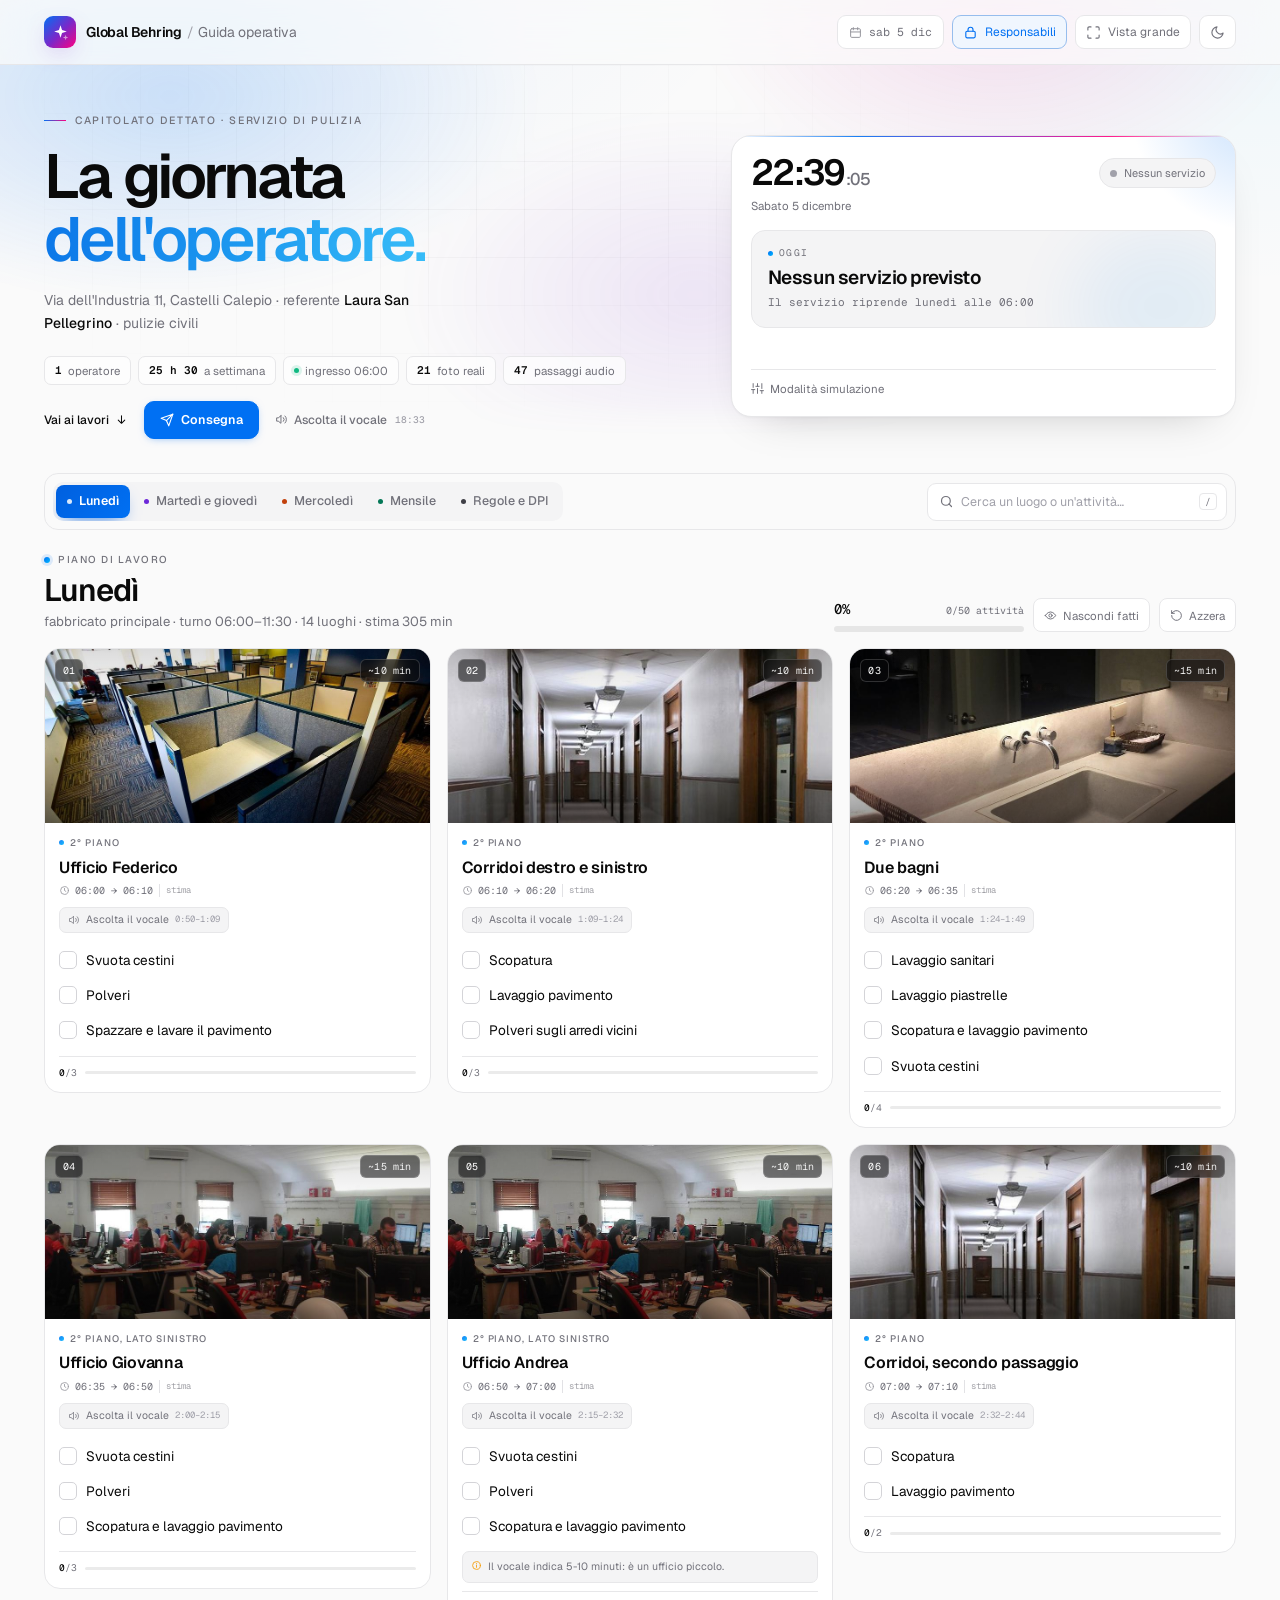
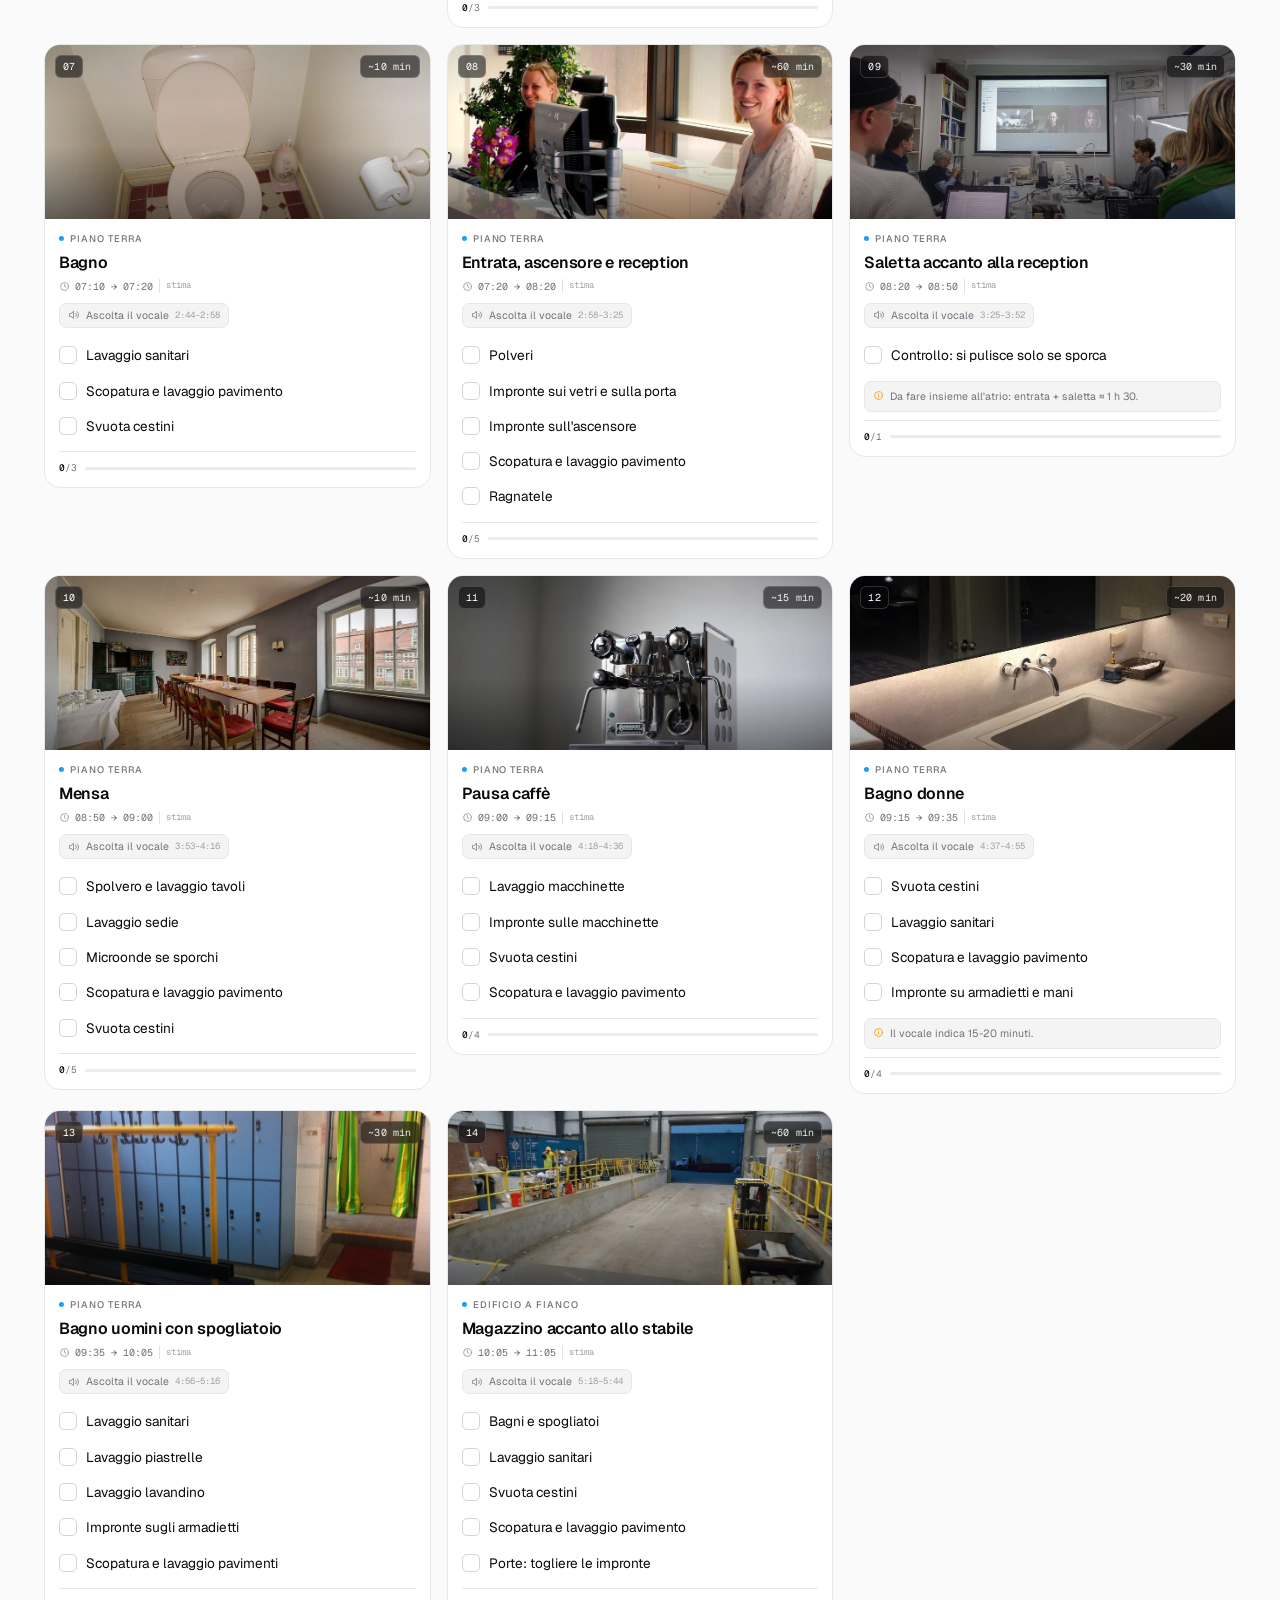
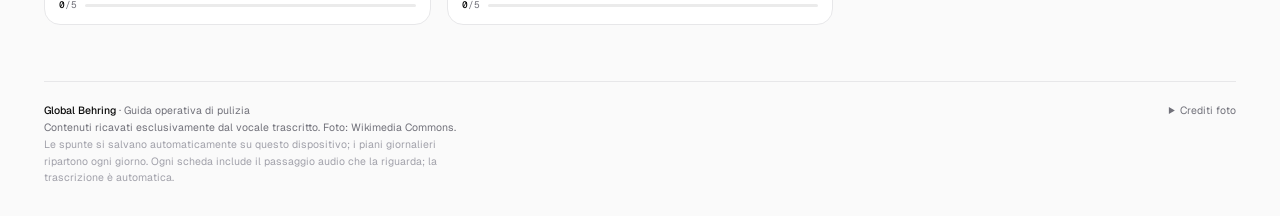
==== index.html @ df6a6ca2 "Unifica guida dipendente e area responsabili con elaborazione AI" ====
<!DOCTYPE html>
<html lang="it">
<head>
<meta charset="utf-8">
<meta name="viewport" content="width=device-width, initial-scale=1">
<meta name="color-scheme" content="light dark">
<meta name="theme-color" content="#fafafa">
<title>Global Behring · Guida operativa di pulizia</title>
<script>
  (function () {
    try {
      var saved = localStorage.getItem('gb-theme');
      var theme = saved || 'light';
      document.documentElement.setAttribute('data-theme', theme);
    } catch (e) {}
  })();
</script>
<link rel="preconnect" href="https://fonts.googleapis.com">
<link rel="preconnect" href="https://fonts.gstatic.com" crossorigin>
<link href="https://fonts.googleapis.com/css2?family=Geist:wght@400;500;600;700&family=Geist+Mono:wght@400;500&display=swap" rel="stylesheet">
<style>
  :root{
    color-scheme: light;
    --bg:#fafafa;
    --bg-soft:#f4f4f5;
    --card:#ffffff;
    --fg:#0a0a0a;
    --muted:#71717a;
    --muted-2:#a1a1aa;
    --border:#e7e7e9;
    --border-strong:#d4d4d8;
    --hover:#f4f4f5;
    --seg:#f4f4f5;
    --glass:rgba(250,250,250,.78);
    --shadow:0 1px 2px rgba(0,0,0,.03), 0 18px 45px -28px rgba(0,0,0,.28);
    --grid-line:rgba(0,0,0,.045);
    --accent:#0070f3;
    --accent-2:#00b8ff;
    --green:#10b981;
    --red:#ef4444;
    --amber:#f59e0b;
    --radius:16px;
  }
  html[data-theme="dark"]{
    color-scheme: dark;
    --bg:#000000;
    --bg-soft:#0a0a0b;
    --card:#0b0b0c;
    --fg:#ededed;
    --muted:#a1a1aa;
    --muted-2:#71717a;
    --border:#232326;
    --border-strong:#3f3f46;
    --hover:#151517;
    --seg:#111113;
    --glass:rgba(0,0,0,.72);
    --shadow:0 1px 2px rgba(0,0,0,.45), 0 24px 60px -38px rgba(0,0,0,.95);
    --grid-line:rgba(255,255,255,.05);
    --green:#34d399;
    --red:#f87171;
    --amber:#fbbf24;
  }
  body[data-active="lun"]{--accent:#0070f3;--accent-2:#00b8ff}
  body[data-active="mar"]{--accent:#7c3aed;--accent-2:#ec4899}
  body[data-active="mer"]{--accent:#f97316;--accent-2:#ef4444}
  body[data-active="mes"]{--accent:#059669;--accent-2:#22c55e}
  body[data-active="reg"]{--accent:#6b7280;--accent-2:#9ca3af}
  html[data-theme="dark"] body[data-active="lun"]{--accent:#3291ff;--accent-2:#00c2ff}
  html[data-theme="dark"] body[data-active="mar"]{--accent:#a78bfa;--accent-2:#f472b6}
  html[data-theme="dark"] body[data-active="mer"]{--accent:#fb923c;--accent-2:#fb7185}
  html[data-theme="dark"] body[data-active="mes"]{--accent:#34d399;--accent-2:#84cc16}
  html[data-theme="dark"] body[data-active="reg"]{--accent:#94a3b8;--accent-2:#cbd5e1}

  *,*::before,*::after{box-sizing:border-box}
  html{scroll-behavior:smooth}
  [hidden]{display:none !important}
  body{
    overflow-x:hidden;
    margin:0;
    min-height:100vh;
    font-family:"Geist",ui-sans-serif,system-ui,-apple-system,"Segoe UI",Roboto,Helvetica,Arial,sans-serif;
    font-size:15px;
    line-height:1.5;
    color:var(--fg);
    background:
      radial-gradient(1100px 620px at 6% -12%, color-mix(in srgb, var(--accent) 8%, transparent), transparent 65%),
      radial-gradient(900px 520px at 98% -4%, color-mix(in srgb, var(--accent-2) 6%, transparent), transparent 62%),
      var(--bg);
    background-attachment:fixed;
    -webkit-font-smoothing:antialiased;
    text-rendering:optimizeLegibility;
  }
  img{display:block;max-width:100%}
  button,input{font:inherit;color:inherit}
  button{cursor:pointer}
  a{color:inherit}
  h1,h2,h3,p{margin-top:0}
  ::selection{background:color-mix(in srgb, var(--accent) 28%, transparent)}
  :focus-visible{outline:2px solid var(--accent);outline-offset:2px}
  .shell{width:100%;max-width:1240px;margin:0 auto;padding-left:24px;padding-right:24px}
  .mono{font-family:"Geist Mono",ui-monospace,SFMono-Regular,Menlo,Consolas,monospace}

  /* ---------- top bar ---------- */
  .topbar{position:sticky;top:0;z-index:60;background:var(--glass);backdrop-filter:blur(18px) saturate(180%);-webkit-backdrop-filter:blur(18px) saturate(180%);border-bottom:1px solid var(--border)}
  .topbar-in{height:64px;display:flex;align-items:center;justify-content:space-between;gap:16px}
  .brand{display:flex;align-items:center;gap:10px;min-width:0;text-decoration:none}
  .logo{width:32px;height:32px;border-radius:9px;display:grid;place-items:center;flex:none;color:#fff;background:linear-gradient(135deg,#0070f3 0%,#7928ca 52%,#ff0080 100%);box-shadow:0 8px 24px -10px rgba(121,40,202,.75)}
  .logo svg{width:17px;height:17px}
  .brand-name{font-size:14px;font-weight:600;letter-spacing:-.015em;white-space:nowrap;overflow:hidden;text-overflow:ellipsis}
  .brand-sep{color:var(--muted-2);font-weight:400;margin:0 2px}
  .brand-sub{color:var(--muted);font-weight:400}
  .top-actions{display:flex;align-items:center;gap:8px;flex:none}
  .today-pill{display:inline-flex;align-items:center;gap:7px;height:34px;padding:0 11px;border:1px solid var(--border);border-radius:9px;background:var(--card);color:var(--muted);font-size:11.5px;font-family:"Geist Mono",ui-monospace,monospace;white-space:nowrap}
  .today-pill svg{width:13px;height:13px;opacity:.75}
  .icon-btn{display:inline-flex;align-items:center;justify-content:center;gap:7px;height:34px;padding:0 10px;border:1px solid var(--border);border-radius:9px;background:var(--card);color:var(--muted);font-size:12px;transition:background .16s,color .16s,border-color .16s}
  .icon-btn:hover{color:var(--fg);border-color:var(--border-strong);background:var(--hover)}
  .icon-btn svg{width:15px;height:15px;flex:none}
  .icon-btn[aria-pressed="true"]{color:var(--fg);border-color:color-mix(in srgb, var(--accent) 45%, var(--border));background:color-mix(in srgb, var(--accent) 8%, var(--card))}
  .i-sun{display:none}
  html[data-theme="dark"] .i-sun{display:block}
  html[data-theme="dark"] .i-moon{display:none}
  .skip{position:fixed;left:12px;top:-60px;z-index:200;background:var(--fg);color:var(--bg);padding:8px 12px;border-radius:8px;font-size:13px;transition:top .15s}
  .skip:focus{top:12px}

  /* ---------- hero ---------- */
  .hero{position:relative;display:grid;grid-template-columns:minmax(0,1.12fr) minmax(350px,.88fr);align-items:center;gap:44px;padding:48px 0 34px;isolation:isolate}
  .hero::before{content:"";position:absolute;z-index:-2;inset:-80px -8% auto -8%;height:430px;background:
    radial-gradient(540px 300px at 16% 26%, rgba(0,112,243,.16), transparent 68%),
    radial-gradient(460px 280px at 76% 6%, rgba(255,0,128,.11), transparent 66%),
    radial-gradient(420px 260px at 54% 72%, rgba(121,40,202,.10), transparent 70%);
    filter:blur(12px);pointer-events:none}
  .hero::after{content:"";position:absolute;z-index:-1;inset:0;background-image:linear-gradient(var(--grid-line) 1px, transparent 1px),linear-gradient(90deg, var(--grid-line) 1px, transparent 1px);background-size:48px 48px;mask-image:radial-gradient(64% 78% at 34% 32%, #000 10%, transparent 76%);-webkit-mask-image:radial-gradient(64% 78% at 34% 32%, #000 10%, transparent 76%);pointer-events:none;opacity:.8}
  .kicker{display:flex;align-items:center;gap:9px;margin-bottom:16px;color:var(--muted);font-size:10.5px;letter-spacing:.16em;text-transform:uppercase;font-weight:500}
  .kicker::before{content:"";width:22px;height:1px;background:linear-gradient(90deg,#0070f3,#ff0080);flex:none}
  h1{font-size:clamp(38px,5.2vw,62px);line-height:1.02;letter-spacing:-.045em;font-weight:600;margin:0 0 18px}
  .grad{background:linear-gradient(100deg,#0b76e8 0%,#1e9bf0 55%,#38bdf8 100%);-webkit-background-clip:text;background-clip:text;color:transparent}
  .lede{max-width:46ch;margin:0 0 22px;color:var(--muted);font-size:14px;line-height:1.6}
  .lede strong{color:var(--fg);font-weight:500}
  .hero-actions{display:flex;align-items:center;gap:16px;flex-wrap:wrap}
  .badges{display:flex;gap:7px;flex-wrap:wrap}
  .jump-link{display:inline-flex;align-items:center;gap:6px;padding:4px 0;border-bottom:1px solid transparent;color:var(--fg);font-size:12px;font-weight:500;text-decoration:none;transition:border-color .16s,color .16s;white-space:nowrap}
  .jump-link:hover{border-color:var(--fg)}
  .jump-link svg{width:13px;height:13px;flex:none}
  .badge{display:inline-flex;align-items:center;gap:6px;padding:5px 10px;border:1px solid var(--border);border-radius:7px;background:color-mix(in srgb, var(--card) 70%, transparent);color:var(--muted);font-size:11.5px;white-space:nowrap}
  .badge b{color:var(--fg);font-weight:600;font-family:"Geist Mono",ui-monospace,monospace;font-size:11px}
  .badge .bdot{width:5px;height:5px;border-radius:50%;background:var(--green);box-shadow:0 0 0 3px color-mix(in srgb, var(--green) 14%, transparent)}

  /* ---------- dashboard ---------- */
  .dash{position:relative;overflow:hidden;border:1px solid var(--border);border-radius:20px;background:var(--card);padding:19px;box-shadow:var(--shadow)}
  .dash::before{content:"";position:absolute;left:0;right:0;top:0;height:1px;background:linear-gradient(90deg,transparent,#0070f3,#7928ca,#ff0080,transparent);opacity:.9}
  .dash::after{content:"";position:absolute;width:260px;height:260px;right:-150px;top:-160px;border-radius:50%;background:radial-gradient(circle, color-mix(in srgb, var(--accent) 22%, transparent), transparent 68%);pointer-events:none}
  .dash > *{position:relative;z-index:1}
  .dash-head{display:flex;justify-content:space-between;align-items:flex-start;gap:14px}
  .clock{font-size:36px;line-height:1;font-weight:600;letter-spacing:-.045em;font-variant-numeric:tabular-nums;white-space:nowrap}
  .clock small{font-size:17px;letter-spacing:-.02em;color:var(--muted);font-weight:500;margin-left:1px}
  .date{color:var(--muted);font-size:11.5px;margin-top:6px}
  .date::first-letter{text-transform:uppercase}
  .live-badge{display:inline-flex;align-items:center;gap:7px;flex:none;padding:6px 10px;border:1px solid var(--border);border-radius:999px;background:var(--bg-soft);color:var(--muted);font-size:11px;white-space:nowrap;margin-top:3px}
  .live-badge .dot{width:7px;height:7px;border-radius:50%;background:var(--muted-2);flex:none}
  .live-badge.on .dot{background:var(--green);animation:pulse 2s infinite}
  .live-badge.sim{border-color:color-mix(in srgb, var(--accent) 42%, var(--border));color:var(--fg);background:color-mix(in srgb, var(--accent) 7%, var(--card))}
  .live-badge.sim .dot{background:var(--accent)}
  @keyframes pulse{0%{box-shadow:0 0 0 0 rgba(52,211,153,.55)}70%{box-shadow:0 0 0 8px rgba(52,211,153,0)}100%{box-shadow:0 0 0 0 rgba(52,211,153,0)}}
  .now-box{position:relative;overflow:hidden;margin-top:16px;padding:15px 16px;border-radius:14px;background:#09090b;border:1px solid rgba(255,255,255,.09);color:#fff;min-height:98px}
  .now-box::after{content:"";position:absolute;right:-36px;bottom:-54px;width:180px;height:150px;border-radius:50%;background:linear-gradient(135deg,var(--accent),var(--accent-2));opacity:.24;filter:blur(34px);pointer-events:none}
  .now-box > *{position:relative;z-index:1}
  .now-box.idle{background:var(--bg-soft);border-color:var(--border);color:var(--fg)}
  .now-box.idle .now-label,.now-box.idle .now-meta{color:var(--muted)}
  .now-box.idle::after{opacity:.07}
  .now-label{display:flex;align-items:center;gap:6px;font-family:"Geist Mono",ui-monospace,monospace;font-size:9.5px;letter-spacing:.15em;text-transform:uppercase;color:#a1a1aa}
  .now-label::before{content:"";width:5px;height:5px;border-radius:50%;background:linear-gradient(135deg,var(--accent),var(--accent-2));flex:none}
  .now-title{font-size:19px;font-weight:600;letter-spacing:-.025em;line-height:1.2;margin:7px 0 5px;overflow-wrap:anywhere}
  .now-meta{font-family:"Geist Mono",ui-monospace,monospace;font-size:11px;line-height:1.45;color:#a1a1aa;overflow-wrap:anywhere}
  .next-line{display:flex;align-items:center;gap:6px;margin-top:12px;color:var(--muted);font-size:11.5px;min-height:17px}
  .next-line svg{width:12px;height:12px;flex:none;opacity:.7}
  .next-line b{font-weight:500;color:var(--fg)}
  .sim{margin-top:12px;border-top:1px solid var(--border);padding-top:10px}
  .sim summary{display:flex;align-items:center;gap:6px;width:max-content;max-width:100%;color:var(--muted);font-size:11.5px;cursor:pointer;list-style:none;user-select:none}
  .sim summary::-webkit-details-marker{display:none}
  .sim summary:hover{color:var(--fg)}
  .sim summary svg{width:13px;height:13px}
  .sim[open] summary{color:var(--fg)}
  .sim-body{display:flex;align-items:center;gap:10px;flex-wrap:wrap;padding-top:11px}
  .switch{display:inline-flex;align-items:center;gap:7px;font-size:11.5px;color:var(--muted);cursor:pointer;user-select:none}
  .switch input{position:absolute;opacity:0;width:1px;height:1px}
  .switch-ui{position:relative;width:32px;height:18px;border-radius:999px;background:var(--border-strong);transition:background .18s;flex:none}
  .switch-ui::after{content:"";position:absolute;left:2px;top:2px;width:14px;height:14px;border-radius:50%;background:#fff;box-shadow:0 1px 3px rgba(0,0,0,.25);transition:transform .18s}
  .switch input:checked + .switch-ui{background:linear-gradient(135deg,var(--accent),var(--accent-2))}
  .switch input:checked + .switch-ui::after{transform:translateX(14px)}
  .switch input:focus-visible + .switch-ui{outline:2px solid var(--accent);outline-offset:2px}
  .sim input[type=range]{appearance:none;-webkit-appearance:none;flex:1;min-width:110px;height:4px;border-radius:99px;background:var(--border);accent-color:var(--accent);cursor:pointer}
  .sim input[type=range]:disabled{opacity:.38;cursor:not-allowed}
  .sim input[type=range]::-webkit-slider-thumb{appearance:none;-webkit-appearance:none;width:14px;height:14px;border-radius:50%;background:var(--card);border:2px solid var(--accent);box-shadow:0 1px 4px rgba(0,0,0,.2)}
  .sim input[type=range]::-moz-range-thumb{width:12px;height:12px;border-radius:50%;background:var(--card);border:2px solid var(--accent)}
  .sim-time{font-family:"Geist Mono",ui-monospace,monospace;font-size:11px;color:var(--fg);min-width:42px;text-align:right;font-variant-numeric:tabular-nums}

  /* ---------- toolbar ---------- */
  .toolbar{position:sticky;top:64px;z-index:50;display:flex;align-items:center;justify-content:space-between;gap:12px;padding:8px;margin-bottom:8px;border:1px solid var(--border);border-radius:14px;background:var(--glass);backdrop-filter:blur(18px) saturate(180%);-webkit-backdrop-filter:blur(18px) saturate(180%);box-shadow:0 16px 40px -34px rgba(0,0,0,.5)}
  .tabs{display:flex;align-items:center;gap:3px;padding:3px;border-radius:10px;background:var(--seg);min-width:0;max-width:100%;overflow-x:auto;scrollbar-width:none}
  .tabs::-webkit-scrollbar{display:none}
  .tab{appearance:none;border:0;background:transparent;color:var(--muted);display:inline-flex;align-items:center;gap:7px;padding:7px 11px;border-radius:8px;font-size:12.5px;font-weight:500;white-space:nowrap;transition:background .16s,color .16s,box-shadow .2s}
  .tab:hover{color:var(--fg);background:color-mix(in srgb, var(--fg) 5%, transparent)}
  .tab .tab-dot{width:5px;height:5px;border-radius:50%;background:var(--ta);flex:none;transition:background .16s}
  .tab .short{display:none}
  .tab[aria-selected="true"]{background:linear-gradient(135deg,var(--ta),var(--tb));color:#fff;font-weight:600;box-shadow:0 7px 18px -9px var(--ta)}
  .tab[aria-selected="true"] .tab-dot{background:rgba(255,255,255,.85)}
  .search{position:relative;display:flex;align-items:center;gap:7px;flex:0 1 300px;min-width:220px;height:38px;padding:0 9px 0 11px;border:1px solid var(--border);border-radius:9px;background:var(--card);transition:border-color .16s,box-shadow .16s}
  .search:focus-within{border-color:var(--accent);box-shadow:0 0 0 3px color-mix(in srgb, var(--accent) 14%, transparent)}
  .search > svg{width:15px;height:15px;color:var(--muted);flex:none}
  .search input{flex:1;min-width:0;border:0;outline:0;background:transparent;font-size:12.5px;padding:0;height:100%}
  .search input::placeholder{color:var(--muted-2)}
  .search kbd{font-family:"Geist Mono",ui-monospace,monospace;font-size:9.5px;line-height:1;color:var(--muted);border:1px solid var(--border);border-radius:4px;padding:3px 5px;flex:none}
  .search-count{font-family:"Geist Mono",ui-monospace,monospace;font-size:10px;color:var(--muted);border:1px solid var(--border);border-radius:4px;padding:2px 5px;flex:none}
  .search-clear{display:grid;place-items:center;width:20px;height:20px;padding:0;border:0;border-radius:5px;background:transparent;color:var(--muted);flex:none}
  .search-clear:hover{background:var(--hover);color:var(--fg)}
  .search-clear svg{width:12px;height:12px}
  .toolbar.search-off .search{display:none}

  /* ---------- panels ---------- */
  #panels{scroll-margin-top:142px}
  .panel{display:none;scroll-margin-top:150px;padding-bottom:8px}
  .panel.on{display:block;animation:fadeUp .28s ease both}
  @keyframes fadeUp{from{opacity:0;transform:translateY(6px)}to{opacity:1;transform:none}}
  .panel-head{display:flex;align-items:flex-end;justify-content:space-between;gap:18px;flex-wrap:wrap;margin:22px 0 16px}
  .panel-kicker{display:flex;align-items:center;gap:8px;margin-bottom:7px;color:var(--muted);font-size:10px;letter-spacing:.15em;text-transform:uppercase;font-weight:500}
  .panel-kicker::before{content:"";width:6px;height:6px;border-radius:50%;background:linear-gradient(135deg,var(--accent),var(--accent-2));box-shadow:0 0 0 3px color-mix(in srgb, var(--accent) 12%, transparent)}
  .panel-head h2{font-size:clamp(25px,3vw,31px);line-height:1.08;letter-spacing:-.035em;font-weight:600;margin:0 0 5px}
  .panel-sub{margin:0;color:var(--muted);font-size:12.5px;line-height:1.5}
  .panel-tools{display:flex;align-items:center;gap:9px;flex-wrap:wrap}
  .panel-progress{min-width:190px}
  .pp-top{display:flex;align-items:baseline;justify-content:space-between;gap:12px;margin-bottom:6px;font-family:"Geist Mono",ui-monospace,monospace;font-size:10.5px;color:var(--muted)}
  .pp-top b{font-size:14px;color:var(--fg);font-weight:500;letter-spacing:-.02em}
  .pp-count{font-size:10px;white-space:nowrap}
  .bar{position:relative;height:6px;border-radius:99px;overflow:hidden;background:color-mix(in srgb, var(--fg) 8%, transparent)}
  .bar > i{display:block;height:100%;width:0;border-radius:99px;background:linear-gradient(90deg,var(--accent),var(--accent-2));transition:width .45s cubic-bezier(.2,.8,.2,1)}
  .panel.complete .pp-top b{color:var(--green)}
  .btn{display:inline-flex;align-items:center;justify-content:center;gap:6px;height:34px;padding:0 10px;border:1px solid var(--border);border-radius:8px;background:var(--card);color:var(--muted);font-size:11.5px;white-space:nowrap;transition:background .16s,color .16s,border-color .16s}
  .btn:hover{color:var(--fg);border-color:var(--border-strong);background:var(--hover)}
  .btn svg{width:13px;height:13px;flex:none}
  .btn.danger:hover{color:var(--red);border-color:color-mix(in srgb, var(--red) 35%, var(--border));background:color-mix(in srgb, var(--red) 6%, var(--card))}
  .btn.danger-solid{background:var(--red);border-color:var(--red);color:#fff;font-weight:600}
  .btn.danger-solid:hover{background:color-mix(in srgb, var(--red) 88%, black);border-color:color-mix(in srgb, var(--red) 88%, black);color:#fff}
  .i-eye-off{display:none}
  body.hide-done .i-eye{display:none}
  body.hide-done .i-eye-off{display:inline-flex}

  /* ---------- cards ---------- */
  .grid{display:grid;grid-template-columns:repeat(auto-fill,minmax(305px,1fr));gap:16px;align-items:start}
  .card{position:relative;display:flex;flex-direction:column;min-width:0;overflow:hidden;border:1px solid var(--border);border-radius:var(--radius);background:var(--card);transition:transform .18s ease,border-color .18s ease,box-shadow .24s ease}
  .card:hover{transform:translateY(-2px);border-color:color-mix(in srgb, var(--accent) 34%, var(--border));box-shadow:0 22px 50px -38px color-mix(in srgb, var(--accent) 55%, rgba(0,0,0,.5))}
  .card.now{border-color:color-mix(in srgb, var(--accent) 58%, var(--border));box-shadow:0 0 0 2px color-mix(in srgb, var(--accent) 24%, transparent),0 24px 55px -36px var(--accent)}
  .card.done{border-color:color-mix(in srgb, var(--green) 28%, var(--border))}
  .card.done .media img{filter:saturate(.72) brightness(.97);opacity:.92}
  .card.is-filtered{display:none !important}
  body.hide-done .card.done{display:none !important}
  body.hide-done .card.done.settle{display:flex !important}
  .media{position:relative;height:174px;overflow:hidden;background:var(--seg)}
  .media img{width:100%;height:100%;object-fit:cover;transition:transform .5s ease,filter .3s ease,opacity .3s ease}
  .card:hover .media img{transform:scale(1.035)}
  .media::after{content:"";position:absolute;inset:0;background:linear-gradient(180deg,rgba(0,0,0,.14),transparent 34%,transparent 58%,rgba(0,0,0,.44));pointer-events:none}
  .num,.min{position:absolute;z-index:2;top:10px;padding:3px 7px;border:1px solid rgba(255,255,255,.17);border-radius:6px;background:rgba(9,9,11,.56);backdrop-filter:blur(8px);-webkit-backdrop-filter:blur(8px);color:#fff;font-family:"Geist Mono",ui-monospace,monospace;font-size:10px;line-height:1.5;letter-spacing:.02em}
  .num{left:10px}
  .min{right:10px;color:rgba(255,255,255,.92)}
  .nowtag,.done-badge{position:absolute;z-index:2;bottom:10px;display:none;align-items:center;gap:5px;padding:4px 8px;border-radius:999px;font-size:9.5px;font-weight:600;letter-spacing:.09em;text-transform:uppercase;color:#fff;line-height:1.4}
  .nowtag{left:10px;background:linear-gradient(135deg,var(--accent),var(--accent-2));box-shadow:0 6px 18px -7px var(--accent)}
  .nowtag::before{content:"";width:5px;height:5px;border-radius:50%;background:#fff;animation:blink 1.8s infinite}
  .card.now .nowtag{display:inline-flex}
  .done-badge{right:10px;background:var(--green);text-transform:none;letter-spacing:0;font-size:10px}
  .done-badge svg{width:10px;height:10px}
  .card.done .done-badge{display:inline-flex}
  @keyframes blink{0%,100%{opacity:1}50%{opacity:.35}}
  .content{display:flex;flex-direction:column;gap:8px;flex:1;padding:13px 14px 12px;min-width:0}
  .loc{display:flex;align-items:center;gap:6px;color:var(--muted);font-size:9.5px;letter-spacing:.1em;text-transform:uppercase;font-weight:500;line-height:1.4}
  .loc::before{content:"";width:5px;height:5px;border-radius:50%;background:linear-gradient(135deg,var(--accent),var(--accent-2));flex:none;opacity:.9}
  .card h3{font-size:16px;line-height:1.28;letter-spacing:-.018em;font-weight:600;margin:0;overflow-wrap:anywhere}
  .when{display:flex;align-items:center;gap:5px;margin-top:-3px;color:var(--muted);font-family:"Geist Mono",ui-monospace,monospace;font-size:10px;font-variant-numeric:tabular-nums}
  .when svg{width:11px;height:11px;opacity:.7;flex:none}
  .when .est{font-size:9px;opacity:.65;border-left:1px solid var(--border-strong);padding-left:6px;margin-left:1px}
  .checks{display:flex;flex-direction:column;gap:1px;margin:2px -6px 0}
  .check-row{position:relative;display:flex;align-items:flex-start;gap:9px;padding:7px 6px;border-radius:7px;cursor:pointer;user-select:none;transition:background .14s}
  .check-row:hover{background:var(--hover)}
  .check-row:has(input:checked){background:color-mix(in srgb, var(--accent) 3.5%, transparent)}
  .check-row input{position:absolute;opacity:0;width:1px;height:1px;margin:0}
  .check-box{display:grid;place-items:center;width:18px;height:18px;flex:none;margin-top:1px;border:1.5px solid var(--border-strong);border-radius:5px;background:var(--card);color:#fff;transition:background .16s,border-color .16s,box-shadow .16s}
  .check-box svg{width:11px;height:11px;opacity:0;transform:scale(.55);transition:opacity .16s,transform .16s}
  .check-row:hover .check-box{border-color:color-mix(in srgb, var(--accent) 65%, var(--border-strong))}
  .check-row input:focus-visible + .check-box{outline:2px solid var(--accent);outline-offset:2px}
  .check-row input:checked + .check-box{background:linear-gradient(135deg,var(--accent),var(--accent-2));border-color:transparent;box-shadow:0 4px 12px -5px var(--accent)}
  .check-row input:checked + .check-box svg{opacity:1;transform:scale(1)}
  .check-txt{font-size:12.5px;line-height:1.42;color:var(--fg);padding-top:1px;transition:color .16s}
  .check-row input:checked ~ .check-txt{color:var(--muted);text-decoration:line-through;text-decoration-color:color-mix(in srgb, var(--muted) 65%, transparent);text-decoration-thickness:1px}
  .note{display:flex;align-items:flex-start;gap:6px;padding:7px 8px;border:1px solid var(--border);border-radius:7px;background:var(--bg-soft);color:var(--muted);font-size:10.5px;line-height:1.45}
  .note svg{width:11px;height:11px;flex:none;margin-top:1px;color:var(--amber)}
  .card-foot{display:flex;align-items:center;gap:8px;margin-top:auto;padding-top:9px;border-top:1px solid var(--border);color:var(--muted);font-family:"Geist Mono",ui-monospace,monospace;font-size:9.5px}
  .counter b{color:var(--fg);font-weight:500}
  .mini{position:relative;display:block;flex:1;height:3px;border-radius:99px;overflow:hidden;background:color-mix(in srgb, var(--fg) 8%, transparent)}
  .mini > i{display:block;height:100%;width:0;border-radius:99px;background:linear-gradient(90deg,var(--accent),var(--accent-2));transition:width .35s ease}
  .done-flag{display:none;align-items:center;gap:3px;color:var(--green);font-family:"Geist",ui-sans-serif,system-ui,sans-serif;font-weight:600;font-size:10px;letter-spacing:0}
  .done-flag svg{width:10px;height:10px}
  .card.done .done-flag{display:inline-flex}
  .done-note{display:none;align-items:center;gap:11px;margin-top:18px;padding:14px 16px;border:1px solid color-mix(in srgb, var(--green) 28%, var(--border));border-radius:12px;background:color-mix(in srgb, var(--green) 6%, var(--card))}
  .panel.complete .done-note{display:flex}
  .done-note .dn-ic{display:grid;place-items:center;width:30px;height:30px;flex:none;border-radius:50%;background:color-mix(in srgb, var(--green) 14%, transparent);color:var(--green)}
  .done-note .dn-ic svg{width:14px;height:14px}
  .done-note b{display:block;font-size:12.5px;font-weight:600;margin-bottom:1px}
  .done-note span{display:block;color:var(--muted);font-size:11.5px}

  /* ---------- voice / audio ---------- */
  .voice-btn{display:inline-flex;align-items:center;gap:6px;width:max-content;max-width:100%;margin:1px 0 0;padding:5px 8px;border:1px solid var(--border);border-radius:7px;background:var(--bg-soft);color:var(--muted);font-size:10.5px;line-height:1.3;text-align:left;transition:background .16s,color .16s,border-color .16s}
  .voice-btn:hover{color:var(--fg);border-color:var(--border-strong);background:var(--hover)}
  .voice-btn svg{width:12px;height:12px;flex:none;opacity:.8}
  .voice-btn .v-time{font-family:"Geist Mono",ui-monospace,monospace;font-size:9px;color:var(--muted-2);white-space:nowrap}
  .voice-btn.current{border-color:color-mix(in srgb,var(--accent) 42%,var(--border));background:color-mix(in srgb,var(--accent) 7%,var(--card));color:var(--fg)}
  .voice-btn.current svg{color:var(--accent);opacity:1}
  .voice-all{display:inline-flex;align-items:center;gap:6px;padding:4px 0;border:0;border-bottom:1px solid transparent;background:transparent;color:var(--muted);font-size:12px;font-weight:500;white-space:nowrap;transition:color .16s,border-color .16s}
  .voice-all:hover{color:var(--fg);border-color:var(--fg)}
  .voice-all svg{width:13px;height:13px;flex:none}
  .voice-all .va-time{font-family:"Geist Mono",ui-monospace,monospace;font-size:9.5px;color:var(--muted-2);margin-left:2px}
  .voice-player{position:fixed;left:50%;bottom:calc(14px + env(safe-area-inset-bottom, 0px));z-index:110;display:flex;align-items:flex-start;gap:11px;width:min(720px,calc(100vw - 24px));padding:11px 11px 10px;border:1px solid var(--border-strong);border-radius:14px;background:var(--glass);backdrop-filter:blur(20px) saturate(180%);-webkit-backdrop-filter:blur(20px) saturate(180%);box-shadow:0 24px 70px -28px rgba(0,0,0,.55);opacity:0;pointer-events:none;transform:translate(-50%,10px);transition:opacity .2s,transform .2s}
  .voice-player.on{opacity:1;pointer-events:auto;transform:translate(-50%,0)}
  .vp-play{display:grid;place-items:center;width:38px;height:38px;flex:none;margin-top:1px;border:0;border-radius:50%;background:linear-gradient(135deg,var(--accent),var(--accent-2));color:#fff;box-shadow:0 8px 20px -9px var(--accent);transition:transform .16s,filter .16s}
  .vp-play:hover{transform:scale(1.04);filter:brightness(1.04)}
  .vp-play svg{width:16px;height:16px}
  .vp-main{flex:1;min-width:0}
  .vp-head{display:flex;align-items:baseline;justify-content:space-between;gap:10px;min-width:0}
  .vp-title{font-size:12px;font-weight:600;letter-spacing:-.01em;white-space:nowrap;overflow:hidden;text-overflow:ellipsis}
  .vp-time{font-family:"Geist Mono",ui-monospace,monospace;font-size:9.5px;color:var(--muted);white-space:nowrap;font-variant-numeric:tabular-nums}
  .vp-bar{position:relative;height:4px;margin:7px 0 6px;border-radius:99px;overflow:hidden;background:color-mix(in srgb,var(--fg) 9%,transparent)}
  .vp-bar > i{display:block;height:100%;width:0;border-radius:99px;background:linear-gradient(90deg,var(--accent),var(--accent-2));transition:width .2s linear}
  .vp-quote{margin:0;color:var(--muted);font-size:10.5px;line-height:1.45;max-height:4.35em;overflow:auto;padding-right:2px;scrollbar-width:thin}
  .vp-meta{margin-top:3px;color:var(--muted-2);font-family:"Geist Mono",ui-monospace,monospace;font-size:8.5px;letter-spacing:.04em;text-transform:uppercase}
  .vp-close{display:grid;place-items:center;width:28px;height:28px;flex:none;margin:-2px -2px 0 0;border:0;border-radius:7px;background:transparent;color:var(--muted)}
  .vp-close:hover{background:var(--hover);color:var(--fg)}
  .vp-close svg{width:13px;height:13px}

  /* ---------- empty ---------- */
  .empty{display:none;flex-direction:column;align-items:center;text-align:center;padding:60px 20px;margin:18px 0;border:1px dashed var(--border-strong);border-radius:var(--radius);background:color-mix(in srgb, var(--card) 55%, transparent)}
  .empty.on{display:flex}
  .empty-icon{display:grid;place-items:center;width:44px;height:44px;margin-bottom:12px;border:1px solid var(--border);border-radius:12px;background:var(--seg);color:var(--muted)}
  .empty-icon svg{width:20px;height:20px}
  .empty b{display:block;margin-bottom:3px;font-size:14px;font-weight:600}
  .empty p{margin:0 0 16px;color:var(--muted);font-size:12.5px}

  /* ---------- rules ---------- */
  .rules{display:grid;grid-template-columns:repeat(2,minmax(0,1fr));gap:14px}
  .rule-card{position:relative;overflow:hidden;padding:17px 18px;border:1px solid var(--border);border-radius:14px;background:var(--card)}
  .rule-card::before{content:"";position:absolute;left:0;top:0;bottom:0;width:3px;background:var(--rc,#0070f3)}
  .rule-card.ok{--rc:var(--green)}
  .rule-card.no{--rc:var(--red)}
  .rule-card.warn{--rc:var(--amber)}
  .rule-card.info{--rc:#0070f3}
  .rule-head{display:flex;align-items:center;gap:9px;margin-bottom:13px}
  .rule-ic{display:grid;place-items:center;width:29px;height:29px;flex:none;border-radius:8px;background:color-mix(in srgb, var(--rc,#0070f3) 11%, transparent);color:var(--rc,#0070f3)}
  .rule-ic svg{width:14px;height:14px}
  .rule-card h3{margin:0;font-size:10px;letter-spacing:.13em;text-transform:uppercase;color:var(--muted);font-weight:600}
  table{width:100%;border-collapse:collapse;font-size:12.5px}
  th{padding:0 0 8px;border-bottom:1px solid var(--border);color:var(--muted-2);text-align:left;font-size:9px;letter-spacing:.09em;text-transform:uppercase;font-weight:500}
  td{padding:7px 0;border-bottom:1px solid var(--border);line-height:1.4}
  tr:last-child td{border-bottom:0;padding-bottom:0}
  td:last-child,th:last-child{text-align:right;white-space:nowrap;font-family:"Geist Mono",ui-monospace,monospace;font-size:10.5px;color:var(--muted)}
  ul.clean{list-style:none;display:flex;flex-direction:column;gap:8px;margin:0;padding:0}
  ul.clean li{display:flex;align-items:flex-start;gap:8px;font-size:12.5px;line-height:1.45}
  ul.clean .ic{display:grid;place-items:center;width:17px;height:17px;flex:none;margin-top:1px;border-radius:50%;font-size:9px;font-weight:700;line-height:1}
  .ok .ic{background:color-mix(in srgb, var(--green) 13%, transparent);color:var(--green)}
  .no .ic{background:color-mix(in srgb, var(--red) 12%, transparent);color:var(--red)}
  .warn .ic{background:color-mix(in srgb, var(--amber) 15%, transparent);color:var(--amber)}
  .section-head{display:flex;align-items:flex-end;justify-content:space-between;gap:12px;flex-wrap:wrap;margin:30px 0 13px}
  .section-head h2{font-size:22px;letter-spacing:-.03em;margin:0;font-weight:600}
  .section-head p{margin:3px 0 0;color:var(--muted);font-size:12px}
  .lex{display:grid;grid-template-columns:repeat(auto-fill,minmax(250px,1fr));gap:11px}
  .lex div{position:relative;padding:13px 14px;border:1px solid var(--border);border-radius:11px;background:var(--card)}
  .lex b{display:block;margin-bottom:3px;font-size:12.5px;font-weight:600}
  .lex span{display:block;color:var(--muted);font-size:11.5px;line-height:1.5}
  .lex div::after{content:"";position:absolute;right:12px;top:13px;width:5px;height:5px;border-radius:50%;background:linear-gradient(135deg,var(--accent),var(--accent-2));opacity:.7}

  /* ---------- footer ---------- */
  .footer{display:flex;align-items:flex-start;justify-content:space-between;gap:18px;flex-wrap:wrap;margin:48px 0 30px;padding-top:20px;border-top:1px solid var(--border);color:var(--muted);font-size:10.5px;line-height:1.6}
  .footer p{margin:0;max-width:62ch}
  .credits{max-width:540px}
  .credits summary{cursor:pointer;color:var(--muted);font-size:10.5px;transition:color .15s;user-select:none}
  .credits summary:hover{color:var(--fg)}
  .credits div{margin-top:8px;padding:9px 11px;border:1px solid var(--border);border-radius:8px;background:var(--bg-soft);font-size:10px;line-height:1.7}
  .credits span{display:inline}
  .credits span + span::before{content:"·";margin:0 4px;color:var(--muted-2)}

  /* ---------- dialog / toast ---------- */
  dialog{border:1px solid var(--border);border-radius:16px;padding:0;background:var(--card);color:var(--fg);box-shadow:0 30px 90px -30px rgba(0,0,0,.55);max-width:min(400px,calc(100vw - 32px));width:100%}
  dialog::backdrop{background:rgba(0,0,0,.42);backdrop-filter:blur(3px)}
  .dlg-form{padding:20px}
  .dlg-ic{display:grid;place-items:center;width:38px;height:38px;margin-bottom:12px;border-radius:10px;background:color-mix(in srgb, var(--red) 10%, transparent);color:var(--red)}
  .dlg-ic svg{width:18px;height:18px}
  .dlg-form h3{margin:0 0 5px;font-size:17px;letter-spacing:-.02em;font-weight:600}
  .dlg-form p{margin:0 0 18px;color:var(--muted);font-size:12.5px;line-height:1.5}
  .dlg-actions{display:flex;justify-content:flex-end;gap:8px}
  .toast{position:fixed;left:50%;bottom:24px;z-index:120;display:flex;align-items:center;gap:8px;max-width:calc(100vw - 32px);padding:10px 14px;border-radius:10px;background:var(--fg);color:var(--bg);font-size:12px;font-weight:500;box-shadow:0 20px 50px -18px rgba(0,0,0,.5);opacity:0;pointer-events:none;transform:translate(-50%,16px);transition:opacity .22s,transform .22s}
  .toast.on{opacity:1;transform:translate(-50%,0)}
  .toast svg{width:14px;height:14px;flex:none}

  /* ---------- kiosk ---------- */
  body.kiosk .hero,body.kiosk .footer,body.kiosk .sim{display:none}
  body.kiosk .panel-head h2{font-size:34px}
  body.kiosk .grid{grid-template-columns:repeat(auto-fill,minmax(350px,1fr));gap:18px}
  body.kiosk .card h3{font-size:18px}
  body.kiosk .media{height:200px}
  body.kiosk .check-txt{font-size:14px}
  body.kiosk .check-row{padding:9px 6px}
  body.kiosk .card-foot{font-size:10.5px}
  body.kiosk .today-pill{display:none}

  /* ---------- responsive ---------- */
  @media (max-width:980px){
    .hero{grid-template-columns:1fr;gap:28px;padding:44px 0 30px}
    .dash{max-width:560px}
  }
  @media (max-width:760px){
    .shell{padding-left:16px;padding-right:16px}
    .topbar-in{height:58px}
    .today-pill{display:none}
    .toolbar{position:static;flex-direction:column;align-items:stretch;gap:8px;padding:7px}
    .tabs{width:100%}
    .search{flex:1 1 auto;width:100%;min-width:0}
    #panels{scroll-margin-top:76px}
    .panel{scroll-margin-top:78px}
    .panel-head{align-items:flex-start;margin-top:18px}
    .panel-tools{width:100%;justify-content:space-between;gap:10px}
    .panel-progress{flex:1 1 150px;min-width:150px}
    .grid{grid-template-columns:1fr}
    .rules{grid-template-columns:1fr}
    .check-row{padding:9px 6px}
    .check-box{width:20px;height:20px}
    .check-txt{font-size:13.5px}
    .card h3{font-size:17px}
    .media{height:162px}
    .lead{font-size:13.5px}
    .footer{margin-top:36px}
    .hero{padding:30px 0 24px;gap:20px}
  }
  @media (max-width:600px){
    .kicker,.badges{display:none}
    .hero-actions{margin-top:0}
    .jump-link{font-size:12.5px}
    .hero{padding:24px 0 20px;gap:16px}
    h1{font-size:34px;line-height:1.05;margin-bottom:10px}
    .lede{font-size:12.5px;margin-bottom:0;line-height:1.55}
    .tab .full{display:none}
    .tab .short{display:inline}
    .tabs{overflow:visible;justify-content:space-between}
    .tab{padding:7px 8px;font-size:11.5px;gap:5px}
    .dash{max-width:none;padding:16px}
    .search kbd{display:none}
    .voice-player{bottom:calc(10px + env(safe-area-inset-bottom, 0px));padding:10px;gap:9px;border-radius:13px}
    .vp-play{width:34px;height:34px}
    .vp-play svg{width:14px;height:14px}
    .vp-quote{font-size:10px;max-height:3.1em}
    .vp-meta{display:none}
    .voice-btn{font-size:10px}
  }
  @supports (-webkit-touch-callout: none){
    @media (max-width:600px){
      .voice-player{bottom:calc(62px + env(safe-area-inset-bottom, 0px))}
    }
  }
  @media (max-width:480px){
    .brand-sub,.brand-sep{display:none}
    .icon-btn .btn-label{display:none}
    .icon-btn{padding:0;width:34px}
    .hero{padding-top:22px}
    h1{letter-spacing:-.04em}
    .dash{padding:16px}
    .clock{font-size:33px}
    .now-title{font-size:18px}
    .panel-progress{flex:1 1 100%}
  }
  @media (prefers-reduced-motion:reduce){
    *,*::before,*::after{animation-duration:.001ms !important;animation-iteration-count:1 !important;transition-duration:.001ms !important;scroll-behavior:auto !important}
  }
  /* ---------- consegna ---------- */
  .deliver-btn{display:inline-flex;align-items:center;gap:7px;height:38px;padding:0 15px;border-radius:10px;border:1px solid var(--accent);background:var(--accent);color:#fff;font-size:12.5px;font-weight:600;cursor:pointer;white-space:nowrap;box-shadow:0 2px 10px -4px color-mix(in srgb,var(--accent) 60%, transparent);transition:filter .15s,transform .05s}
  .deliver-btn:hover{filter:brightness(.95)}
  .deliver-btn:active{transform:translateY(1px)}
  .deliver-btn svg{width:14px;height:14px;flex:none}
  .dlg-ic.deliver{background:color-mix(in srgb,var(--accent) 12%, transparent);color:var(--accent)}
  .fld{display:block;margin:0 0 6px;font-size:10px;letter-spacing:.08em;text-transform:uppercase;color:var(--muted);font-weight:600}
  .fld-input{width:100%;height:42px;margin:0 0 12px;padding:0 11px;border:1px solid var(--border-strong);border-radius:9px;background:var(--bg);color:var(--fg);font:inherit;font-size:14px}
  .fld-input:focus{outline:none;border-color:var(--accent);box-shadow:0 0 0 3px color-mix(in srgb,var(--accent) 18%, transparent)}
  .fld-input.err{border-color:var(--red);box-shadow:0 0 0 3px color-mix(in srgb,var(--red) 15%, transparent)}
  #deliverDialog{max-width:min(440px,calc(100vw - 32px))}
  #deliverDialog .dlg-actions{flex-wrap:wrap}
  #deliverDialog .dlg-actions .btn{flex:1 1 auto;min-width:82px;height:36px}
  .deliver-stats{display:flex;align-items:baseline;gap:7px;margin:2px 0 14px;padding:10px 12px;border:1px solid var(--border);border-radius:9px;background:var(--bg-soft)}
  .deliver-stats b{font-size:20px;letter-spacing:-.03em;color:var(--accent)}
  .deliver-stats span{font-size:11.5px;color:var(--muted)}
  .btn.primary{background:var(--accent);border-color:var(--accent);color:#fff}
  .btn.primary:hover{filter:brightness(.95);color:#fff}
  #regHead,#regoleExtra{display:none}
  /* leggibilità */
  body[data-active="mar"],body[data-active="mer"],body[data-active="mes"]{--accent:#0b76e8;--accent-2:#38bdf8}
  .check-txt{font-size:13.6px}
  ul.clean li{font-size:13.2px}
  .lex b{font-size:13.2px}
  .lex span{font-size:12.4px}
  .panel-sub{font-size:13.2px}
  .rule-card table{font-size:13px}
</style>
</head>
<body data-active="lun">
<a class="skip" href="#panels">Vai ai lavori</a>

<header class="topbar">
  <div class="shell topbar-in">
    <a class="brand" href="#top" aria-label="Global Behring — Guida operativa">
      <span class="logo" aria-hidden="true">
        <svg viewBox="0 0 24 24" fill="currentColor"><path d="M12 1.8l2.15 6.7 6.7 2.15-6.7 2.15L12 19.5l-2.15-6.7L3.15 10.65l6.7-2.15L12 1.8z"/><path d="M19.2 15.3l.95 2.85 2.85.95-2.85.95-.95 2.85-.95-2.85-2.85-.95 2.85-.95.95-2.85z" opacity=".55"/></svg>
      </span>
      <span class="brand-name">Global Behring <span class="brand-sep">/</span> <span class="brand-sub">Guida operativa</span></span>
    </a>
    <div class="top-actions">
      <span class="today-pill"><svg viewBox="0 0 24 24" fill="none" stroke="currentColor" stroke-width="1.8" stroke-linecap="round"><rect x="3" y="5" width="18" height="16" rx="2"/><path d="M16 3v4M8 3v4M3 11h18"/></svg><span id="todayShort">—</span></span>
      <a class="icon-btn" href="modulo.html" title="Area responsabili" aria-label="Area riservata ai responsabili" style="color:var(--accent);border-color:color-mix(in srgb, var(--accent) 35%, var(--border));background:color-mix(in srgb, var(--accent) 6%, var(--card));text-decoration:none">
        <svg viewBox="0 0 24 24" fill="none" stroke="currentColor" stroke-width="1.8" stroke-linecap="round" stroke-linejoin="round"><rect x="4.5" y="10" width="15" height="10.5" rx="2"/><path d="M8 10V7.5a4 4 0 0 1 8 0V10"/></svg>
        <span class="btn-label">Responsabili</span>
      </a>
      <button class="icon-btn" id="kioskBtn" type="button" aria-pressed="false" title="Vista grande">
        <svg viewBox="0 0 24 24" fill="none" stroke="currentColor" stroke-width="1.8" stroke-linecap="round" stroke-linejoin="round"><path d="M8 3H5a2 2 0 0 0-2 2v3M16 3h3a2 2 0 0 1 2 2v3M8 21H5a2 2 0 0 1-2-2v-3M16 21h3a2 2 0 0 0 2-2v-3"/></svg>
        <span class="btn-label">Vista grande</span>
      </button>
      <button class="icon-btn" id="themeBtn" type="button" aria-label="Passa al tema scuro" title="Cambia tema">
        <svg class="i-moon" viewBox="0 0 24 24" fill="none" stroke="currentColor" stroke-width="1.8" stroke-linecap="round" stroke-linejoin="round"><path d="M21 12.8A9 9 0 1 1 11.2 3 7 7 0 0 0 21 12.8z"/></svg>
        <svg class="i-sun" viewBox="0 0 24 24" fill="none" stroke="currentColor" stroke-width="1.8" stroke-linecap="round"><circle cx="12" cy="12" r="4"/><path d="M12 2v2M12 20v2M4.93 4.93l1.42 1.42M17.66 17.66l1.41 1.41M2 12h2M20 12h2M6.34 17.66l-1.41 1.41M19.07 4.93l-1.41 1.41"/></svg>
      </button>
    </div>
  </div>
</header>

<main class="shell" id="top">
  <section class="hero" aria-label="Presentazione del servizio">
    <div class="hero-copy">
      <div class="kicker">Capitolato dettato · servizio di pulizia</div>
      <h1>La giornata<br><span class="grad">dell'operatore.</span></h1>
      <p class="lede">Via dell'Industria 11, Castelli Calepio · referente <strong>Laura San Pellegrino</strong> · pulizie civili</p>
      <div class="hero-actions">
        <div class="badges">
          <span class="badge"><b>1</b> operatore</span>
          <span class="badge"><b>25 h 30</b> a settimana</span>
          <span class="badge"><span class="bdot"></span>ingresso 06:00</span>
          <span class="badge"><b>21</b> foto reali</span>
          <span class="badge"><b>47</b> passaggi audio</span>
        </div>
        <a class="jump-link" href="#panels">Vai ai lavori <svg viewBox="0 0 24 24" fill="none" stroke="currentColor" stroke-width="1.9" stroke-linecap="round" stroke-linejoin="round"><path d="M12 5v14M6 13l6 6 6-6"/></svg></a>
        <button class="deliver-btn" id="deliverBtn" type="button"><svg viewBox="0 0 24 24" fill="none" stroke="currentColor" stroke-width="1.9" stroke-linecap="round" stroke-linejoin="round"><path d="M22 2L11 13"/><path d="M22 2l-7 20-4-9-9-4 20-7z"/></svg><span>Consegna</span></button>
        <button class="voice-all" id="voiceAll" type="button" aria-label="Ascolta il vocale originale completo">
          <svg viewBox="0 0 24 24" fill="none" stroke="currentColor" stroke-width="1.8" stroke-linecap="round" stroke-linejoin="round"><path d="M11 5L6 9H3v6h3l5 4V5z"/><path d="M15.5 8.5a5 5 0 0 1 0 7"/><path d="M18.5 5.5a9 9 0 0 1 0 13"/></svg>
          Ascolta il vocale <span class="va-time">18:33</span>
        </button>
      </div>
    </div>

    <aside class="dash" aria-label="Stato del servizio">
      <div class="dash-head">
        <div>
          <div class="clock" id="clock">--:--<small>:--</small></div>
          <div class="date" id="dateLabel">—</div>
        </div>
        <span class="live-badge" id="liveBadge"><span class="dot" id="dot"></span><span id="status">—</span></span>
      </div>

      <div class="now-box" id="nowBox">
        <div class="now-label" id="nowLabel">Adesso</div>
        <div class="now-title" id="nowTask">—</div>
        <div class="now-meta" id="nowMeta">—</div>
      </div>

      <div class="next-line" id="nextLine"></div>

      <details class="sim" id="simbox">
        <summary>
          <svg viewBox="0 0 24 24" fill="none" stroke="currentColor" stroke-width="1.8" stroke-linecap="round"><path d="M4 21v-7M4 10V3M12 21v-9M12 8V3M20 21v-5M20 12V3"/><path d="M1 14h6M9 8h6M17 16h6"/></svg>
          Modalità simulazione
        </summary>
        <div class="sim-body">
          <label class="switch"><input type="checkbox" id="simon"><span class="switch-ui"></span><span>Attiva</span></label>
          <input type="range" id="sim" min="0" max="330" value="0" step="1" disabled aria-label="Ora simulata">
          <span class="sim-time" id="simval">06:00</span>
        </div>
      </details>
    </aside>
  </section>

  <div class="toolbar" id="toolbar">
    <nav class="tabs" role="tablist" aria-label="Giorni e sezioni">
      <button class="tab" id="tab-lun" role="tab" data-p="lun" aria-selected="true" aria-controls="p-lun" style="--ta:#0060df;--tb:#0070f3"><span class="tab-dot"></span><span class="full">Lunedì</span><span class="short">Lun</span></button>
      <button class="tab" id="tab-mar" role="tab" data-p="mar" aria-selected="false" aria-controls="p-mar" tabindex="-1" style="--ta:#6d28d9;--tb:#a21caf"><span class="tab-dot"></span><span class="full">Martedì e giovedì</span><span class="short">Mar–Gio</span></button>
      <button class="tab" id="tab-mer" role="tab" data-p="mer" aria-selected="false" aria-controls="p-mer" tabindex="-1" style="--ta:#c2410c;--tb:#be123c"><span class="tab-dot"></span><span class="full">Mercoledì</span><span class="short">Mer</span></button>
      <button class="tab" id="tab-mes" role="tab" data-p="mes" aria-selected="false" aria-controls="p-mes" tabindex="-1" style="--ta:#047857;--tb:#15803d"><span class="tab-dot"></span><span class="full">Mensile</span><span class="short">Mese</span></button>
      <button class="tab" id="tab-reg" role="tab" data-p="reg" aria-selected="false" aria-controls="p-reg" tabindex="-1" style="--ta:#3f3f46;--tb:#52525b"><span class="tab-dot"></span><span class="full">Regole e DPI</span><span class="short">Regole</span></button>
    </nav>
    <div class="search" id="searchWrap">
      <svg viewBox="0 0 24 24" fill="none" stroke="currentColor" stroke-width="1.9" stroke-linecap="round"><circle cx="11" cy="11" r="7"/><path d="M20 20l-4.1-4.1"/></svg>
      <input type="search" id="q" placeholder="Cerca un luogo o un'attività…" autocomplete="off" aria-label="Cerca nei lavori">
      <span class="search-count" id="searchCount" hidden></span>
      <button class="search-clear" id="qclear" type="button" aria-label="Cancella ricerca" hidden><svg viewBox="0 0 24 24" fill="none" stroke="currentColor" stroke-width="2.2" stroke-linecap="round"><path d="M6 6l12 12M18 6L6 18"/></svg></button>
      <kbd>/</kbd>
    </div>
  </div>

  <div class="empty" id="empty">
    <div class="empty-icon"><svg viewBox="0 0 24 24" fill="none" stroke="currentColor" stroke-width="1.7" stroke-linecap="round"><circle cx="11" cy="11" r="7"/><path d="M20 20l-4.1-4.1M8.5 11h5"/></svg></div>
    <b id="emptyTitle">Nessun risultato</b>
    <p id="emptyText">Prova con “bagni”, “mensa” o “ufficio”.</p>
    <button class="btn" id="emptyClear" type="button">Cancella ricerca</button>
  </div>

  <div id="panels"></div>

  <section class="panel" id="p-reg" role="tabpanel" aria-labelledby="tab-reg">
    <div class="panel-head">
      <div>
        <div class="panel-kicker">Riferimenti</div>
        <h2>Regole e DPI</h2>
        <p class="panel-sub">Orari, dotazioni, vincoli e glossario ricavati dal capitolato</p>
      </div>
      <div class="panel-tools">
        <button class="voice-btn" id="voiceRules" type="button" aria-label="Ascolta la parte finale del vocale su regole e DPI">
          <svg viewBox="0 0 24 24" fill="none" stroke="currentColor" stroke-width="1.8" stroke-linecap="round" stroke-linejoin="round"><path d="M11 5L6 9H3v6h3l5 4V5z"/><path d="M15.5 8.5a5 5 0 0 1 0 7"/><path d="M18.5 5.5a9 9 0 0 1 0 13"/></svg>
          <span>Ascolta il vocale</span><span class="v-time">17:16–18:30</span>
        </button>
      </div>
    </div>
    <div class="rules">
      <div class="rule-card info">
        <div class="rule-head"><span class="rule-ic"><svg viewBox="0 0 24 24" fill="none" stroke="currentColor" stroke-width="1.8" stroke-linecap="round"><circle cx="12" cy="12" r="9"/><path d="M12 7v5l3 2"/></svg></span><h3>Orario settimanale</h3></div>
        <table id="t-orari"></table>
      </div>
      <div class="rule-card ok">
        <div class="rule-head"><span class="rule-ic"><svg viewBox="0 0 24 24" fill="none" stroke="currentColor" stroke-width="1.8" stroke-linecap="round" stroke-linejoin="round"><path d="M20 6L9 17l-5-5"/></svg></span><h3>Previsto</h3></div>
        <ul class="clean" id="u-si"></ul>
      </div>
      <div class="rule-card no">
        <div class="rule-head"><span class="rule-ic"><svg viewBox="0 0 24 24" fill="none" stroke="currentColor" stroke-width="1.8" stroke-linecap="round"><path d="M6 6l12 12M18 6L6 18"/></svg></span><h3>Non previsto</h3></div>
        <ul class="clean" id="u-no"></ul>
      </div>
      <div class="rule-card warn">
        <div class="rule-head"><span class="rule-ic"><svg viewBox="0 0 24 24" fill="none" stroke="currentColor" stroke-width="1.8" stroke-linecap="round" stroke-linejoin="round"><path d="M12 3l9 16H3L12 3z"/><path d="M12 9v4M12 16.5v.5"/></svg></span><h3>Rischi e accessi</h3></div>
        <ul class="clean" id="u-ris"></ul>
      </div>
    </div>
    <div class="section-head" id="regHead">
      <div>
        <h2>Regolamenti</h2>
        <p>Prodotti, chiavi e attrezzature indicati nel vocale</p>
      </div>
    </div>
    <div class="rules" id="regoleExtra">
      <div class="rule-card info" id="rc-prod">
        <div class="rule-head"><span class="rule-ic"><svg viewBox="0 0 24 24" fill="none" stroke="currentColor" stroke-width="1.8" stroke-linecap="round" stroke-linejoin="round"><path d="M3 7l9-4 9 4-9 4-9-4z"/><path d="M3 7v10l9 4 9-4V7"/><path d="M12 11v10"/></svg></span><h3>Prodotti e materiali</h3></div>
        <ul class="clean" id="u-prod"></ul>
      </div>
      <div class="rule-card warn" id="rc-chiavi">
        <div class="rule-head"><span class="rule-ic"><svg viewBox="0 0 24 24" fill="none" stroke="currentColor" stroke-width="1.8" stroke-linecap="round" stroke-linejoin="round"><circle cx="8" cy="8" r="4"/><path d="M11 11l9 9M16 16l2-2M18 18l2-2"/></svg></span><h3>Chiavi e accessi</h3></div>
        <ul class="clean" id="u-chiavi"></ul>
      </div>
      <div class="rule-card ok" id="rc-att">
        <div class="rule-head"><span class="rule-ic"><svg viewBox="0 0 24 24" fill="none" stroke="currentColor" stroke-width="1.8" stroke-linecap="round" stroke-linejoin="round"><path d="M14.5 6.5a4 4 0 0 0-5.2 5.2l-5 5 2.8 2.8 5-5a4 4 0 0 0 5.2-5.2l-2.1 2.1-2.8-2.8 2.1-2.1z"/></svg></span><h3>Attrezzature</h3></div>
        <ul class="clean" id="u-attrezzature"></ul>
      </div>
    </div>
    <div class="section-head">
      <div>
        <h2>Le parole del capitolato</h2>
        <p>Cosa significano in pratica, durante il giro</p>
      </div>
    </div>
    <div class="lex" id="lex"></div>
  </section>

  <footer class="footer">
    <p><strong style="color:var(--fg);font-weight:500">Global Behring</strong> · Guida operativa di pulizia<br>Contenuti ricavati esclusivamente dal vocale trascritto. Foto: Wikimedia Commons.<br><span style="color:var(--muted-2)">Le spunte si salvano automaticamente su questo dispositivo; i piani giornalieri ripartono ogni giorno. Ogni scheda include il passaggio audio che la riguarda; la trascrizione è automatica.</span></p>
    <details class="credits">
      <summary>Crediti foto</summary>
      <div id="credits"></div>
    </details>
  </footer>
</main>

<dialog id="resetDialog" aria-labelledby="resetTitle" aria-describedby="resetText">
  <form method="dialog" class="dlg-form">
    <div class="dlg-ic"><svg viewBox="0 0 24 24" fill="none" stroke="currentColor" stroke-width="1.8" stroke-linecap="round" stroke-linejoin="round"><path d="M3 12a9 9 0 1 0 3-6.7L3 8"/><path d="M3 3v5h5"/></svg></div>
    <h3 id="resetTitle">Azzerare la checklist?</h3>
    <p id="resetText">Tutte le attività segnate verranno deselezionate.</p>
    <div class="dlg-actions">
      <button class="btn" value="cancel" type="submit">Annulla</button>
      <button class="btn danger-solid" value="confirm" type="submit">Azzera</button>
    </div>
  </form>
</dialog>

<dialog id="deliverDialog" aria-labelledby="deliverTitle">
  <form method="dialog" class="dlg-form">
    <div class="dlg-ic deliver"><svg viewBox="0 0 24 24" fill="none" stroke="currentColor" stroke-width="1.8" stroke-linecap="round" stroke-linejoin="round"><path d="M22 2L11 13"/><path d="M22 2l-7 20-4-9-9-4 20-7z"/></svg></div>
    <h3 id="deliverTitle">Consegna al responsabile</h3>
    <p>Il rapporto di oggi viene salvato sul telefono. Allegalo al messaggio per il responsabile.</p>
    <label class="fld" for="deliverName">Nome e cognome</label>
    <input id="deliverName" class="fld-input" type="text" autocomplete="name" placeholder="Es. Maria Rossi">
    <div class="deliver-stats" id="deliverStats"></div>
    <div class="dlg-actions">
      <button class="btn" value="cancel" type="submit">Annulla</button>
      <button class="btn" id="deliverWhats" type="button">WhatsApp</button>
      <button class="btn primary" id="deliverDownload" type="button">Scarica</button>
      <button class="btn primary" id="deliverShare" type="button">Invia</button>
    </div>
  </form>
</dialog>

<div class="toast" id="toast" role="status" aria-live="polite">
  <svg viewBox="0 0 24 24" fill="none" stroke="currentColor" stroke-width="2.2" stroke-linecap="round" stroke-linejoin="round"><path d="M20 6L9 17l-5-5"/></svg>
  <span id="toastText"></span>
</div>

<div class="voice-player" id="voicePlayer" role="region" aria-label="Lettore del vocale" aria-hidden="true">
  <button class="vp-play" id="vpPlay" type="button" aria-label="Riproduci">
    <svg viewBox="0 0 24 24" fill="currentColor" aria-hidden="true"><path d="M8 5v14l11-7z"/></svg>
  </button>
  <div class="vp-main">
    <div class="vp-head"><span class="vp-title" id="vpTitle">Vocale</span><span class="vp-time" id="vpTime">0:00 / 0:00</span></div>
    <div class="vp-bar" aria-hidden="true"><i id="vpFill"></i></div>
    <p class="vp-quote" id="vpQuote"></p>
    <div class="vp-meta" id="vpMeta">Trascrizione automatica · vocale originale</div>
  </div>
  <button class="vp-close" id="vpClose" type="button" aria-label="Chiudi lettore">
    <svg viewBox="0 0 24 24" fill="none" stroke="currentColor" stroke-width="2.2" stroke-linecap="round" aria-hidden="true"><path d="M6 6l12 12M18 6L6 18"/></svg>
  </button>
</div>
<audio id="voiceAudio" src="audio/vocale.mp3" preload="metadata" playsinline></audio>

<script src="lz.js?v=1"></script>
<script>
const IMG = {"ufficio":"[data-uri]","corridoio":"[data-uri]","bagno":"[data-uri]","ingresso":"[data-uri]","ascensore":"[data-uri]","mensa":"[data-uri]","caffe":"[data-uri]","spogliatoio":"[data-uri]","magazzino":"[data-uri]","scala":"[data-uri]","riunioni":"[data-uri]","laboratorio":"[data-uri]","infermeria":"[data-uri]","dpi":"[data-uri]","badge":"[data-uri]","attrezzatura":"[data-uri]","ufficio2":"[data-uri]","ufficio3":"[data-uri]","bagno2":"[data-uri]","ingresso2":"[data-uri]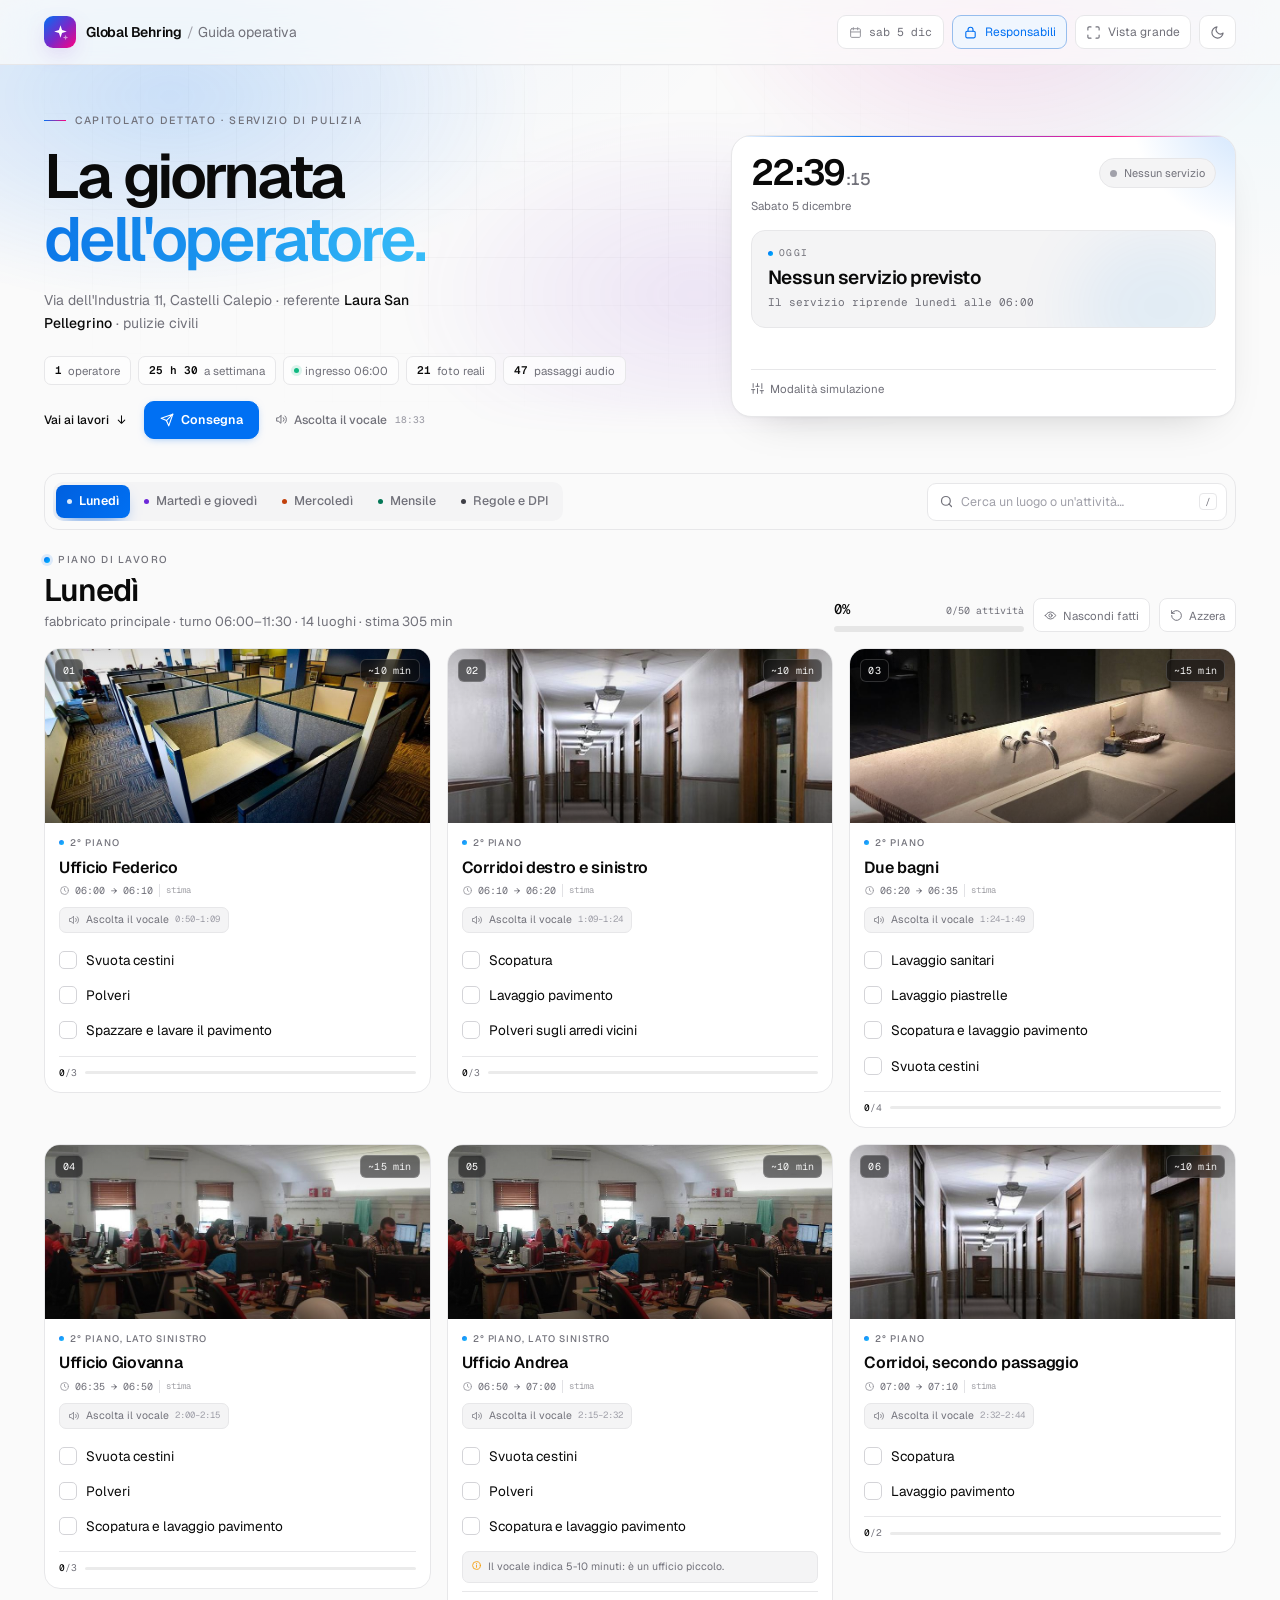
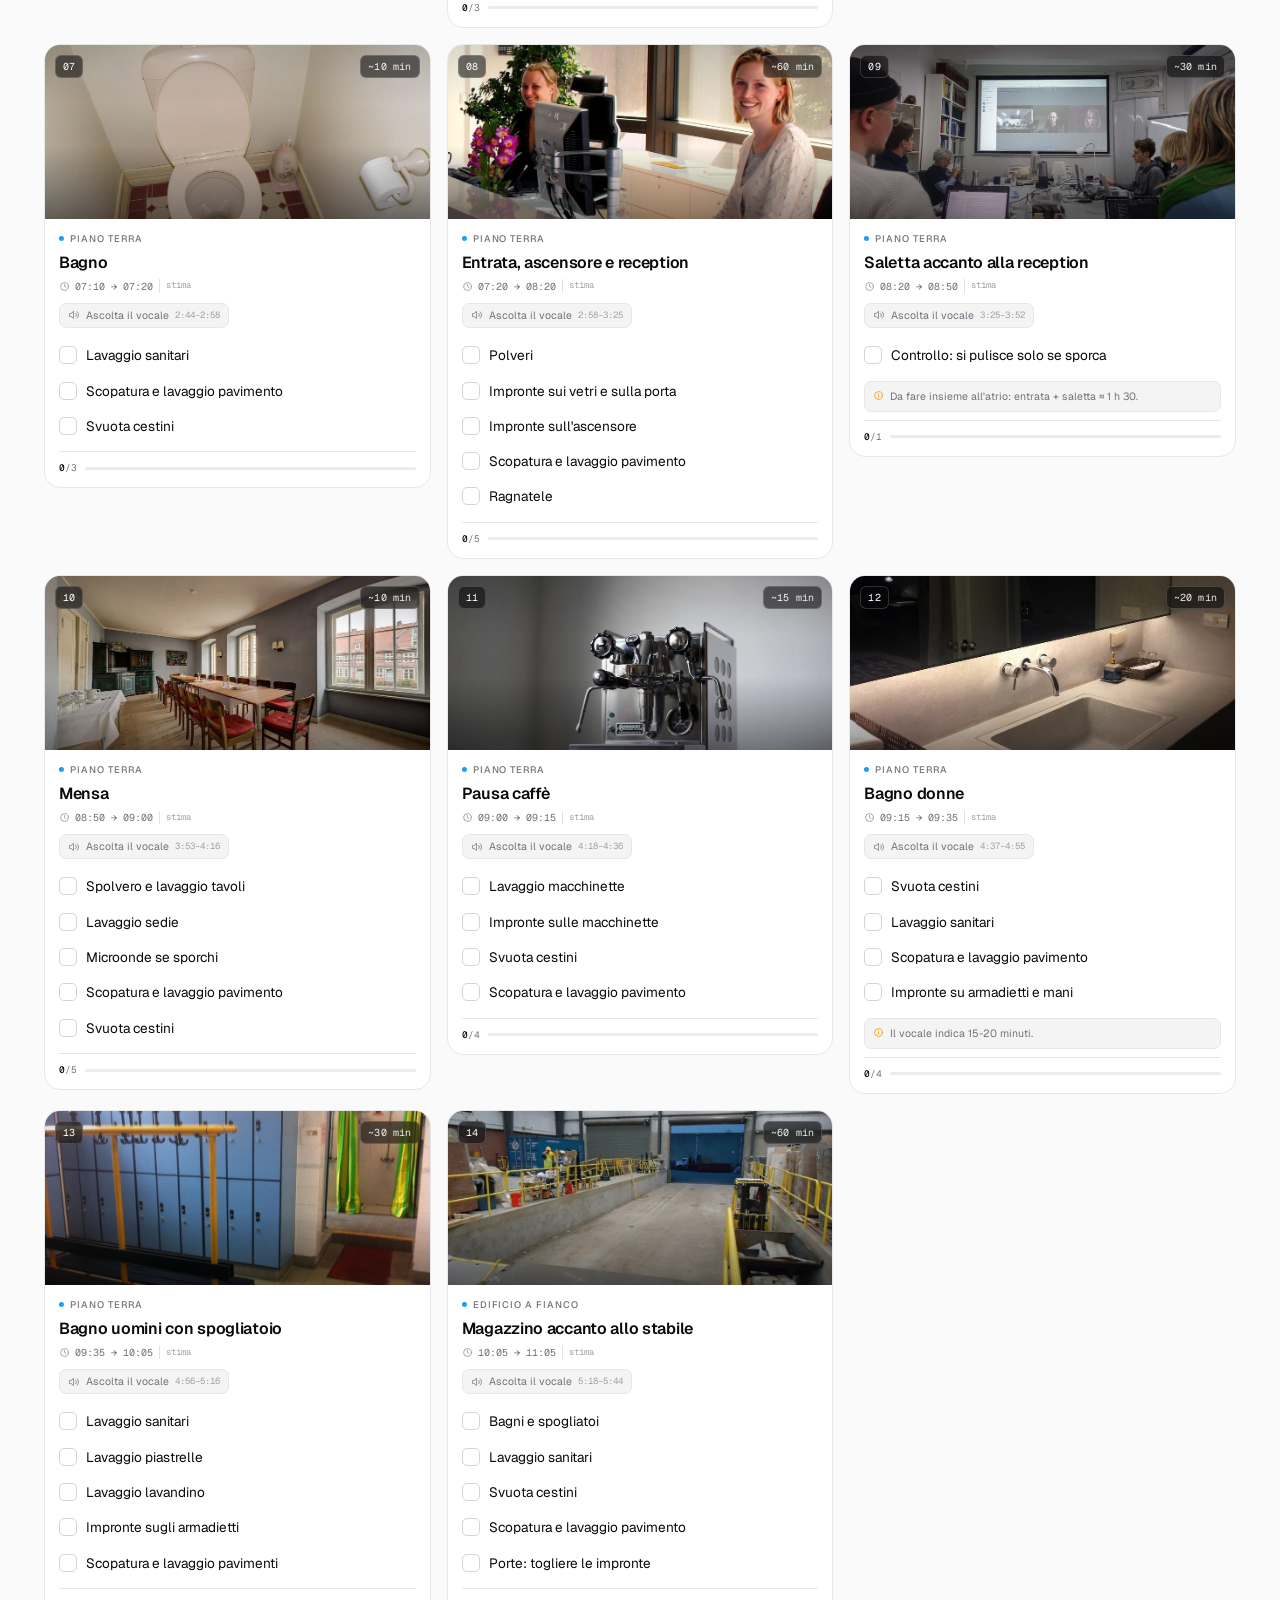
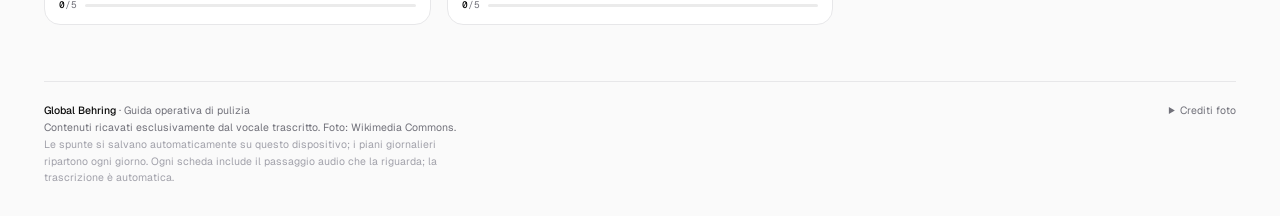
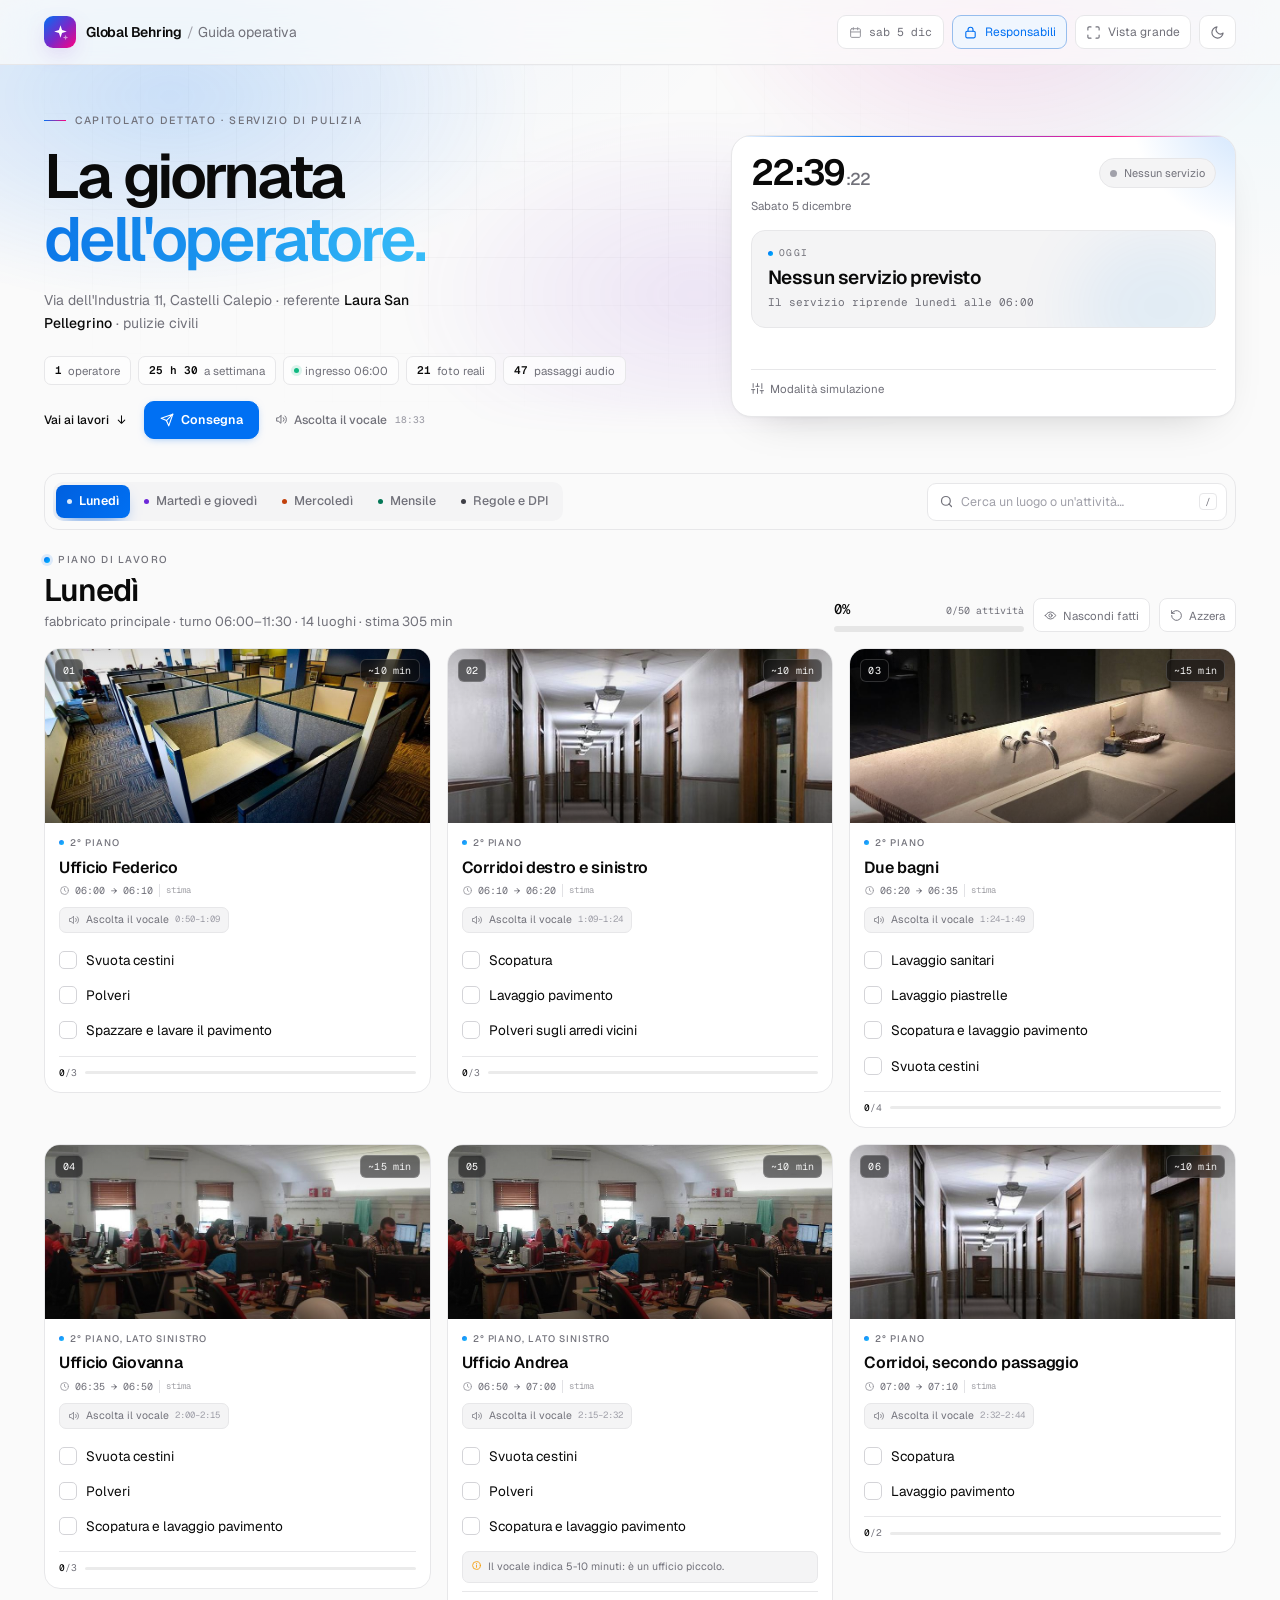
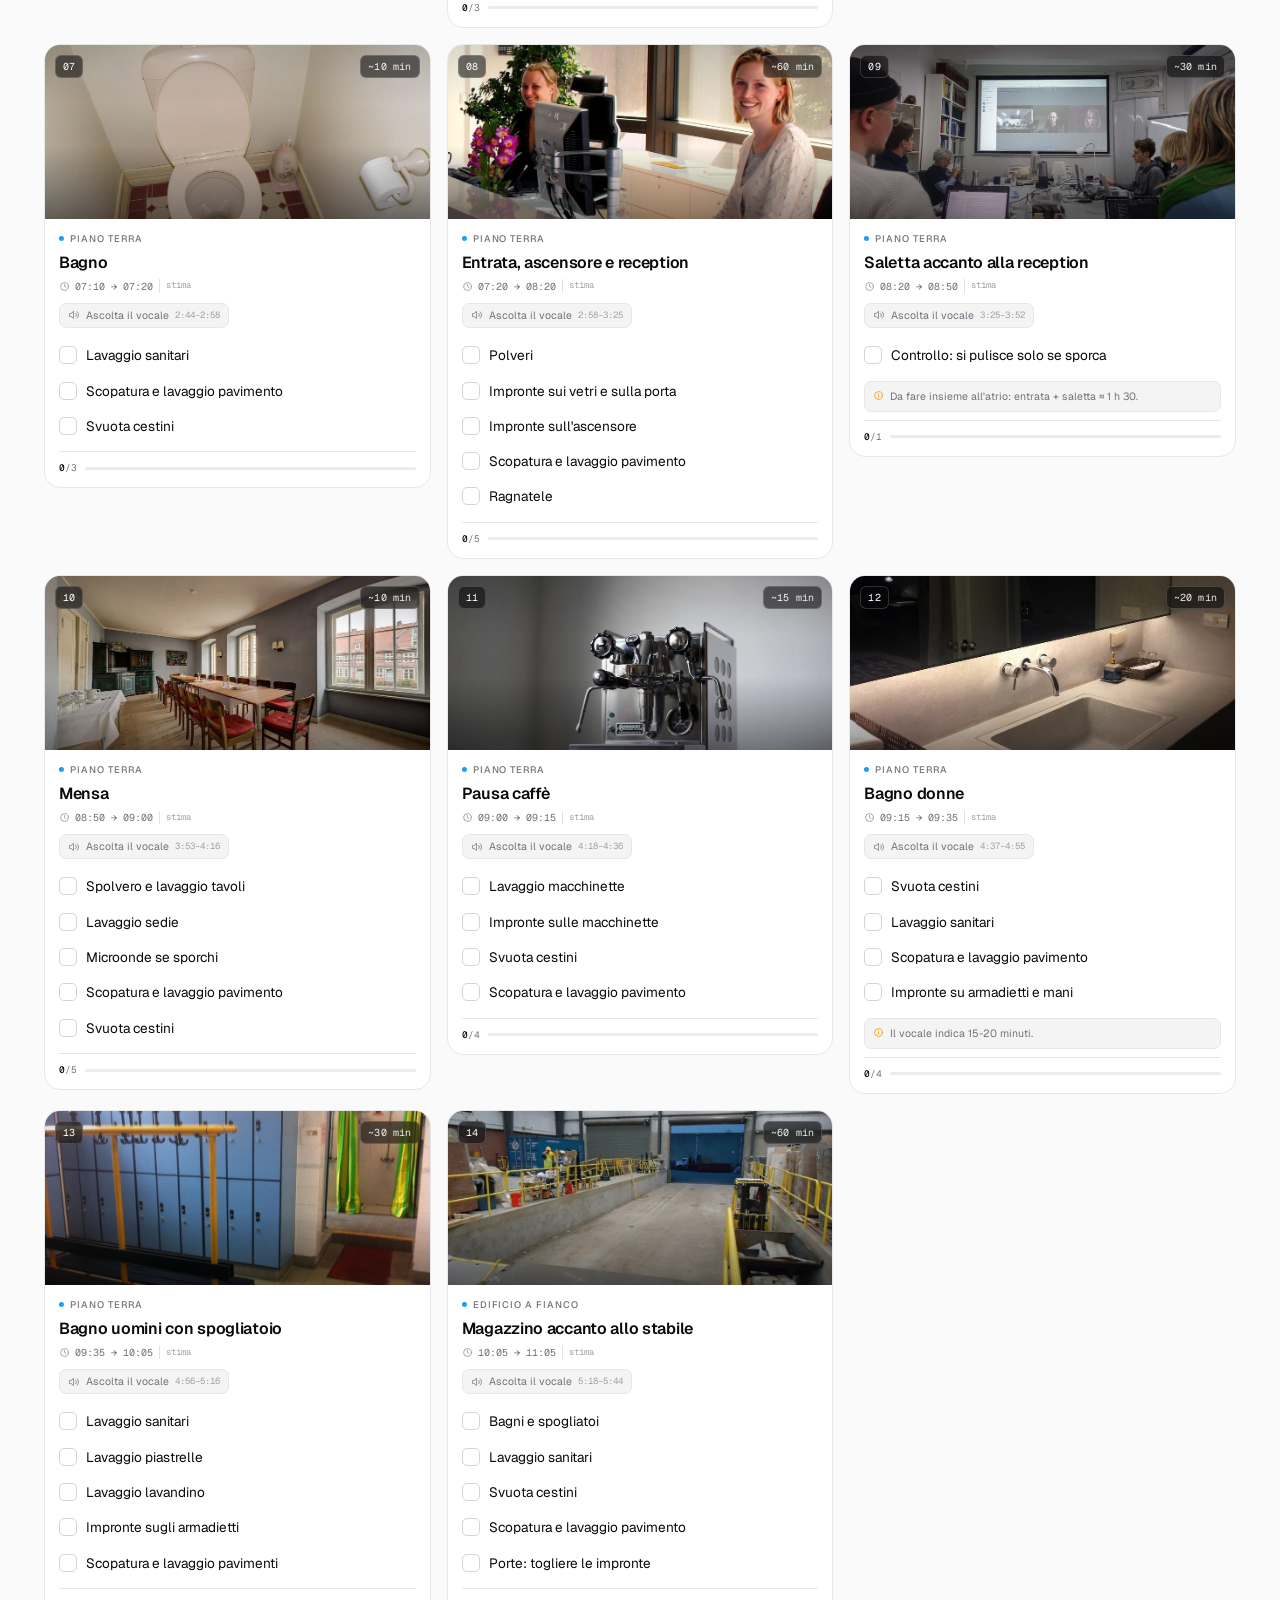
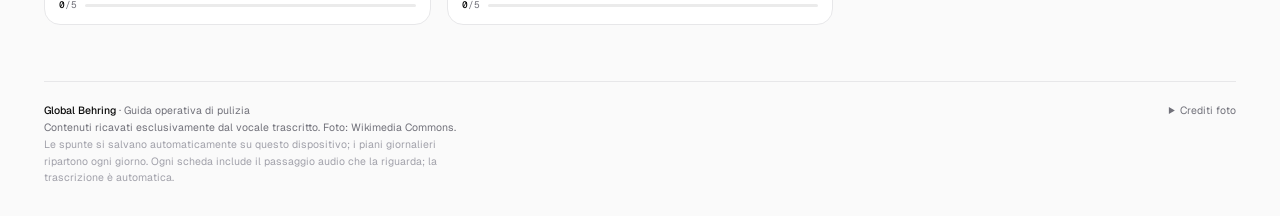
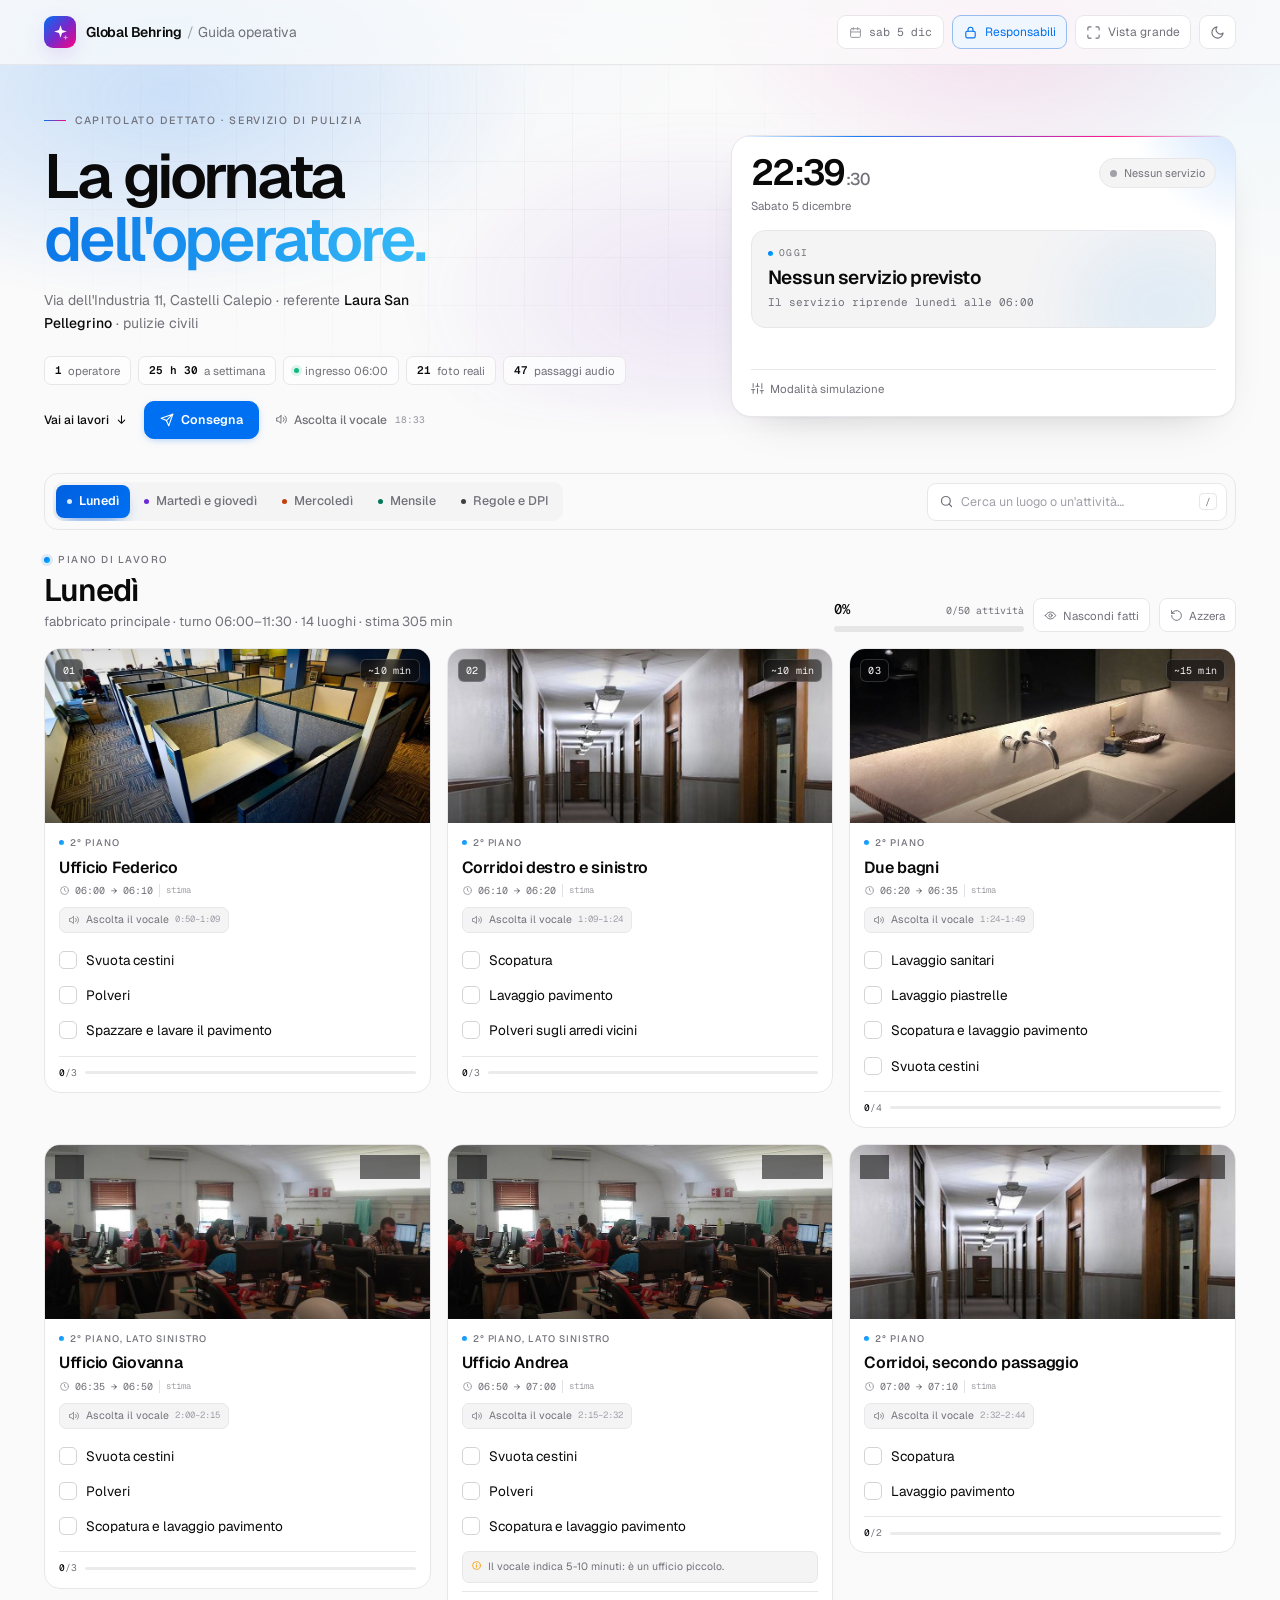
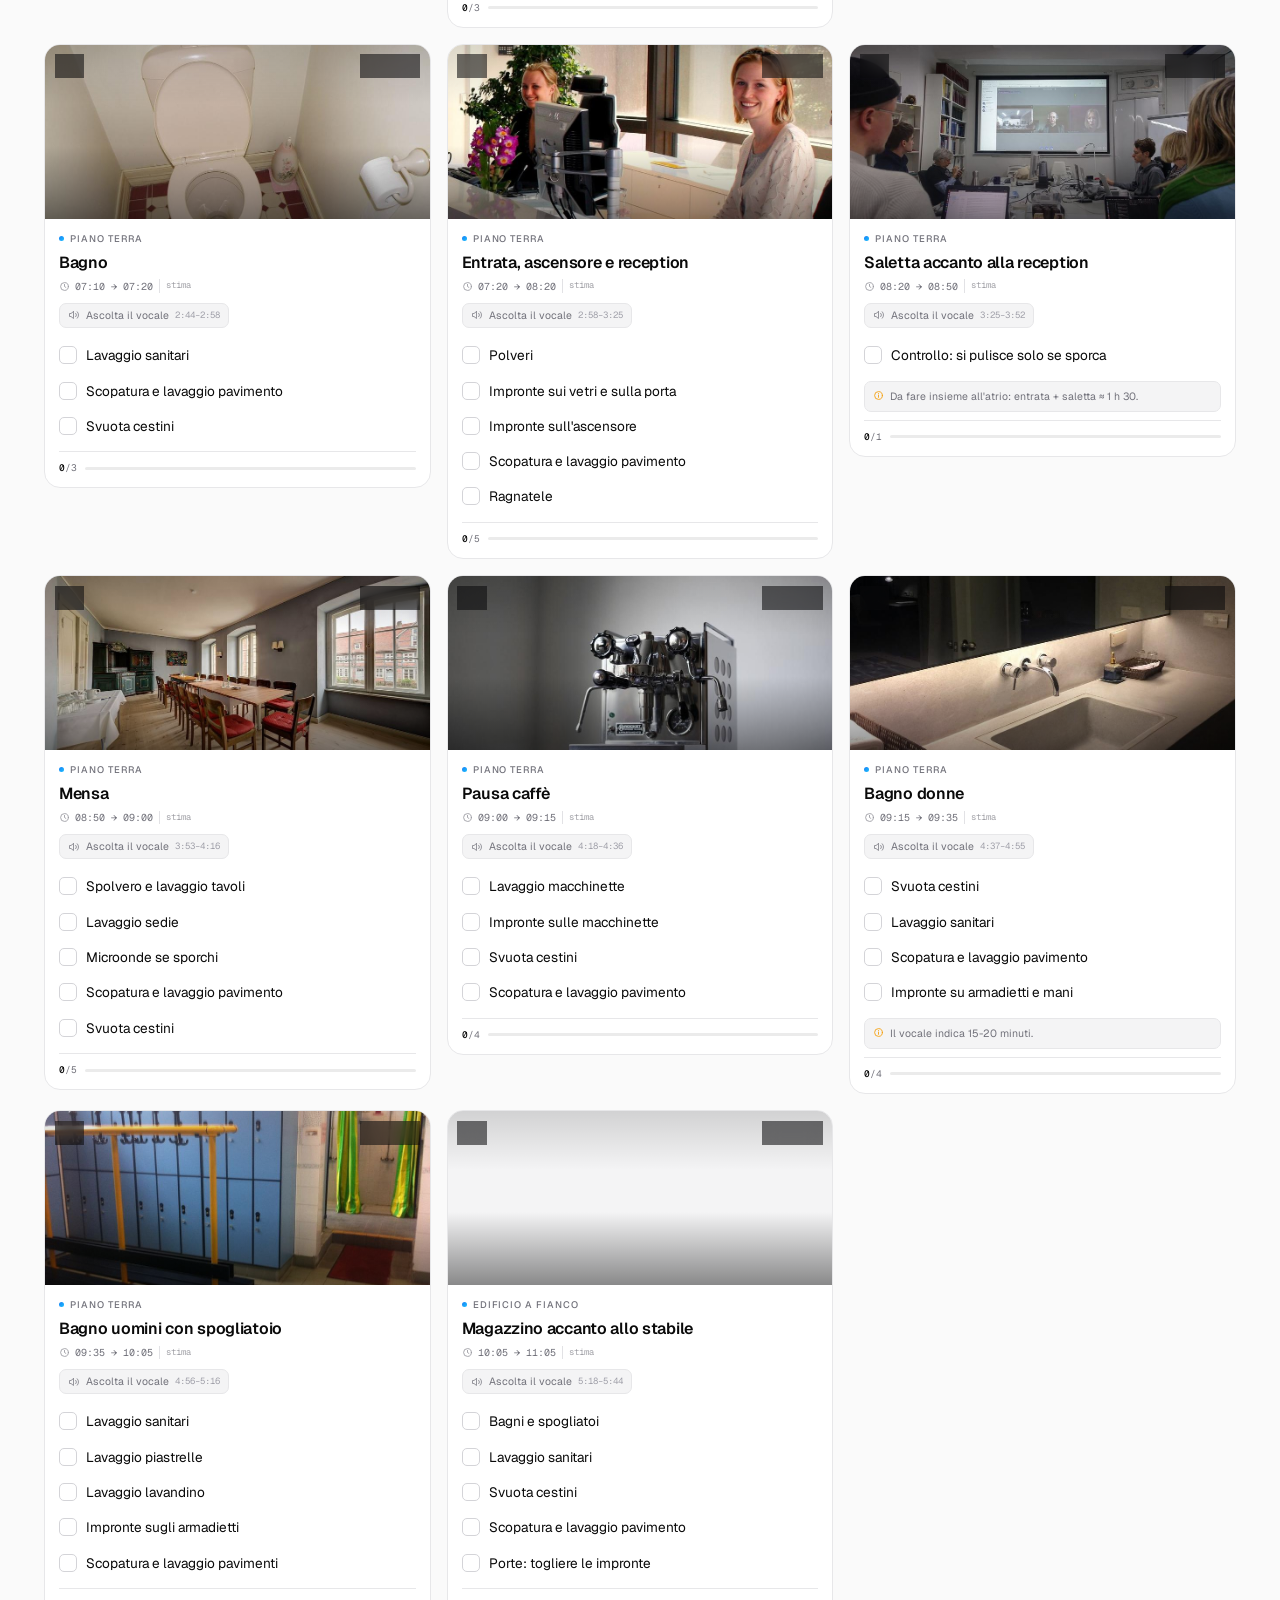
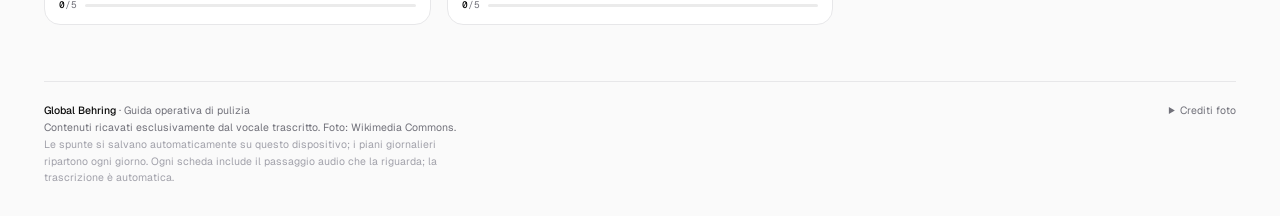
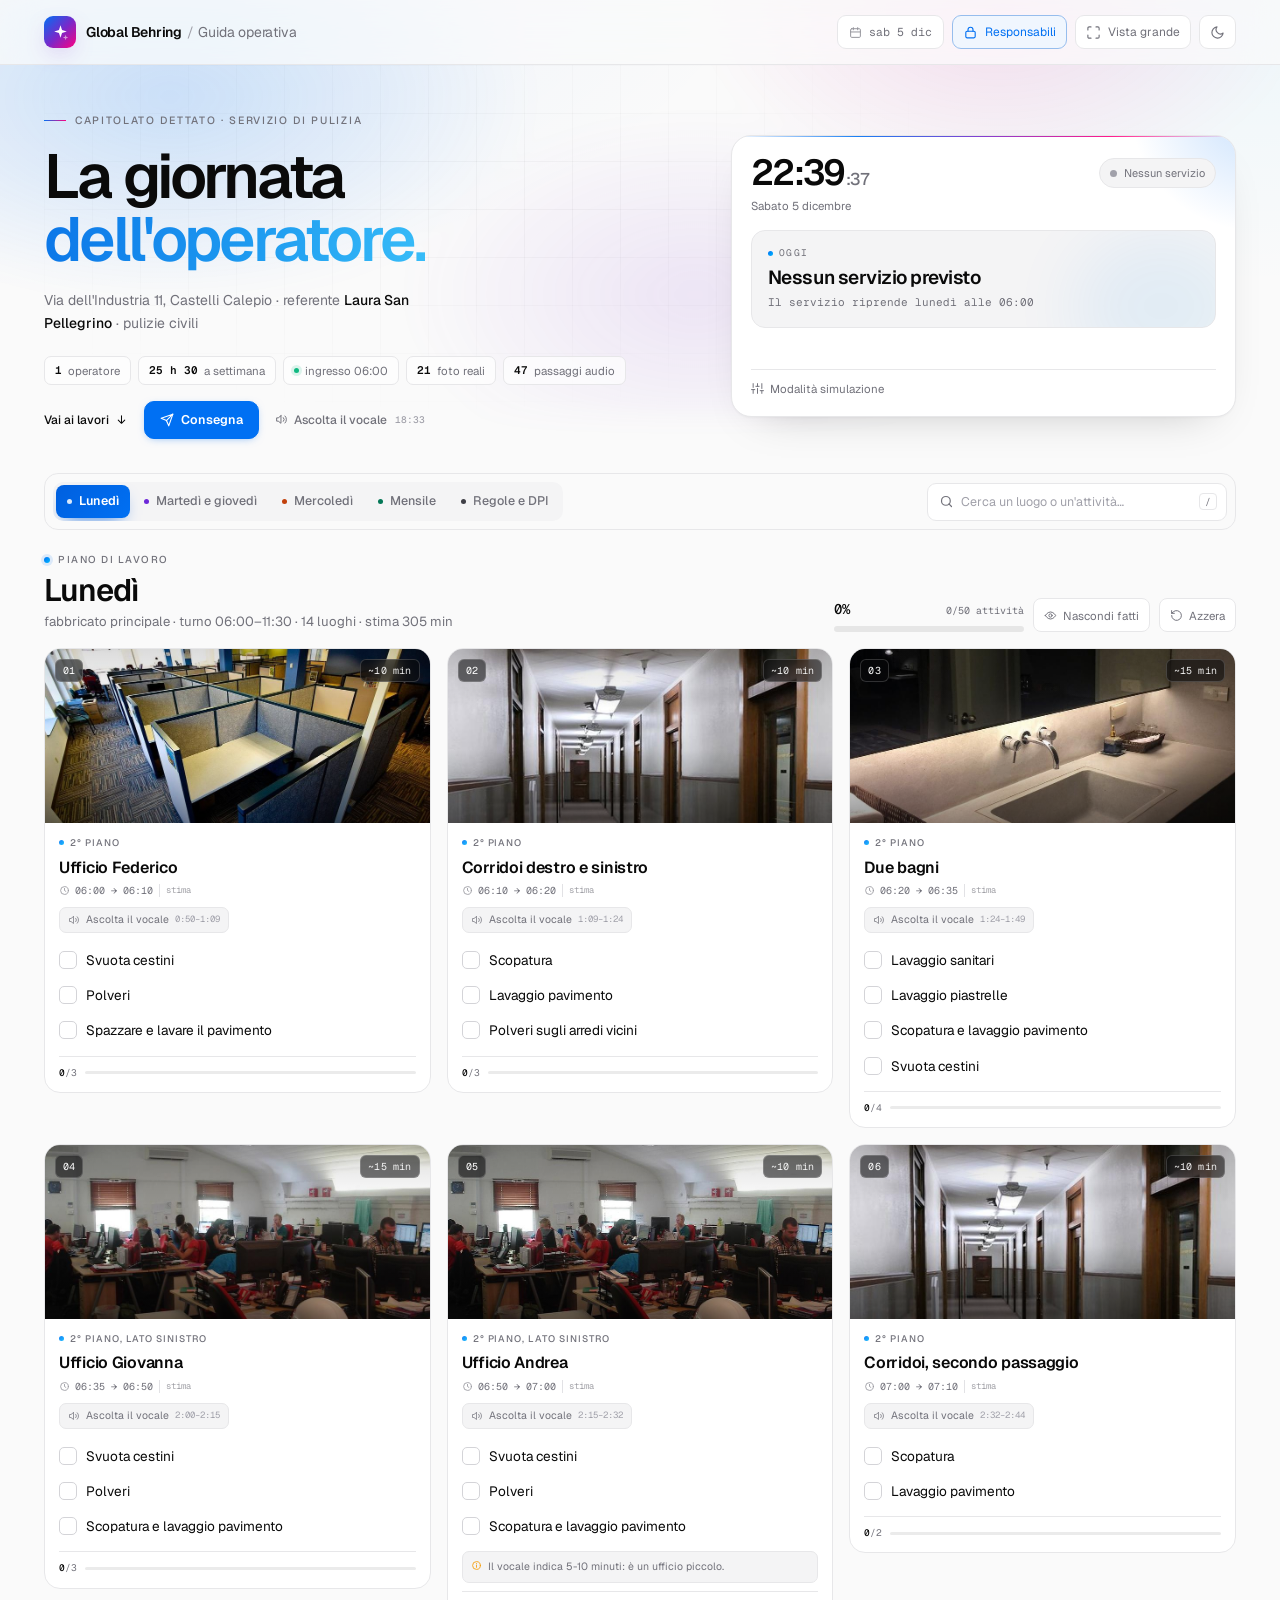
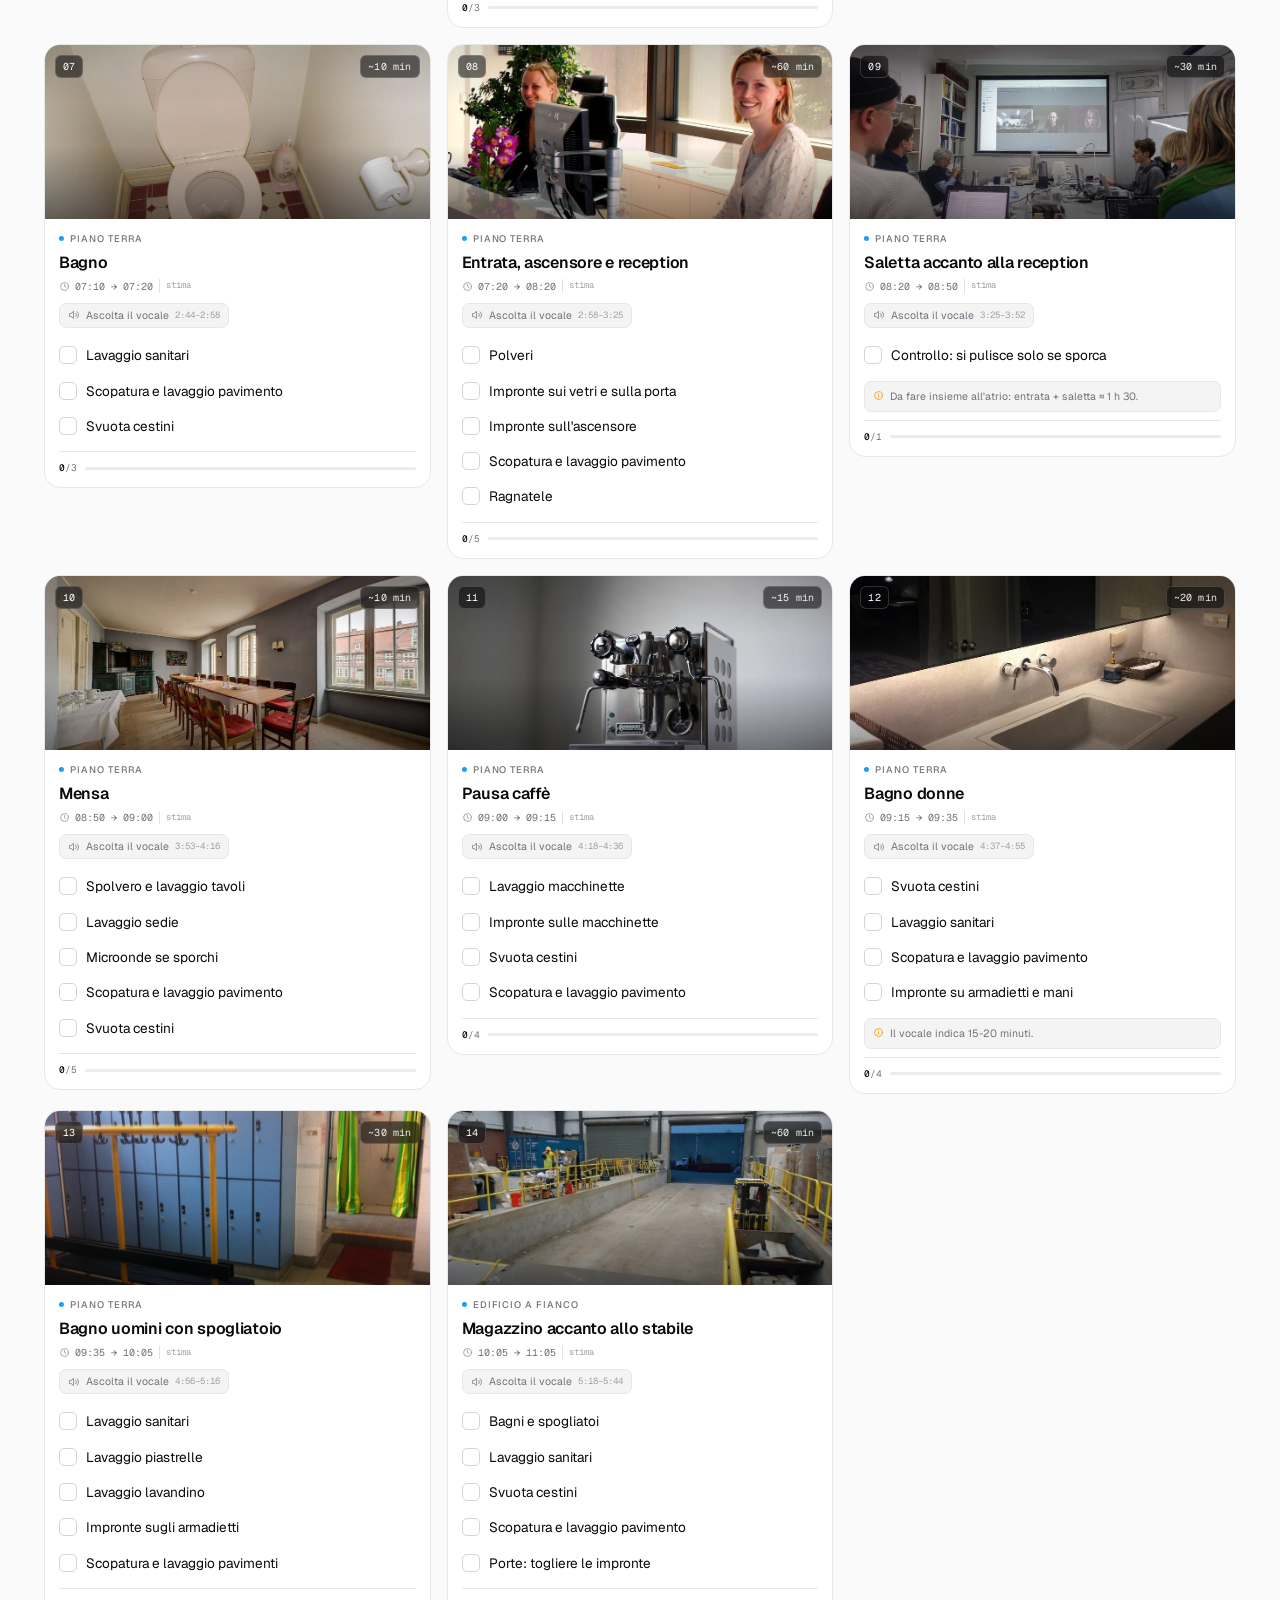
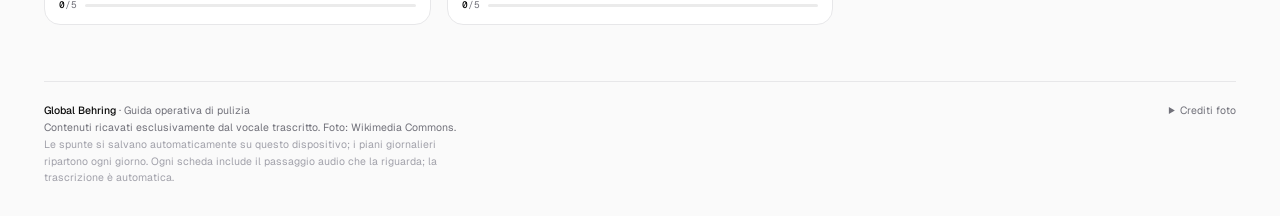
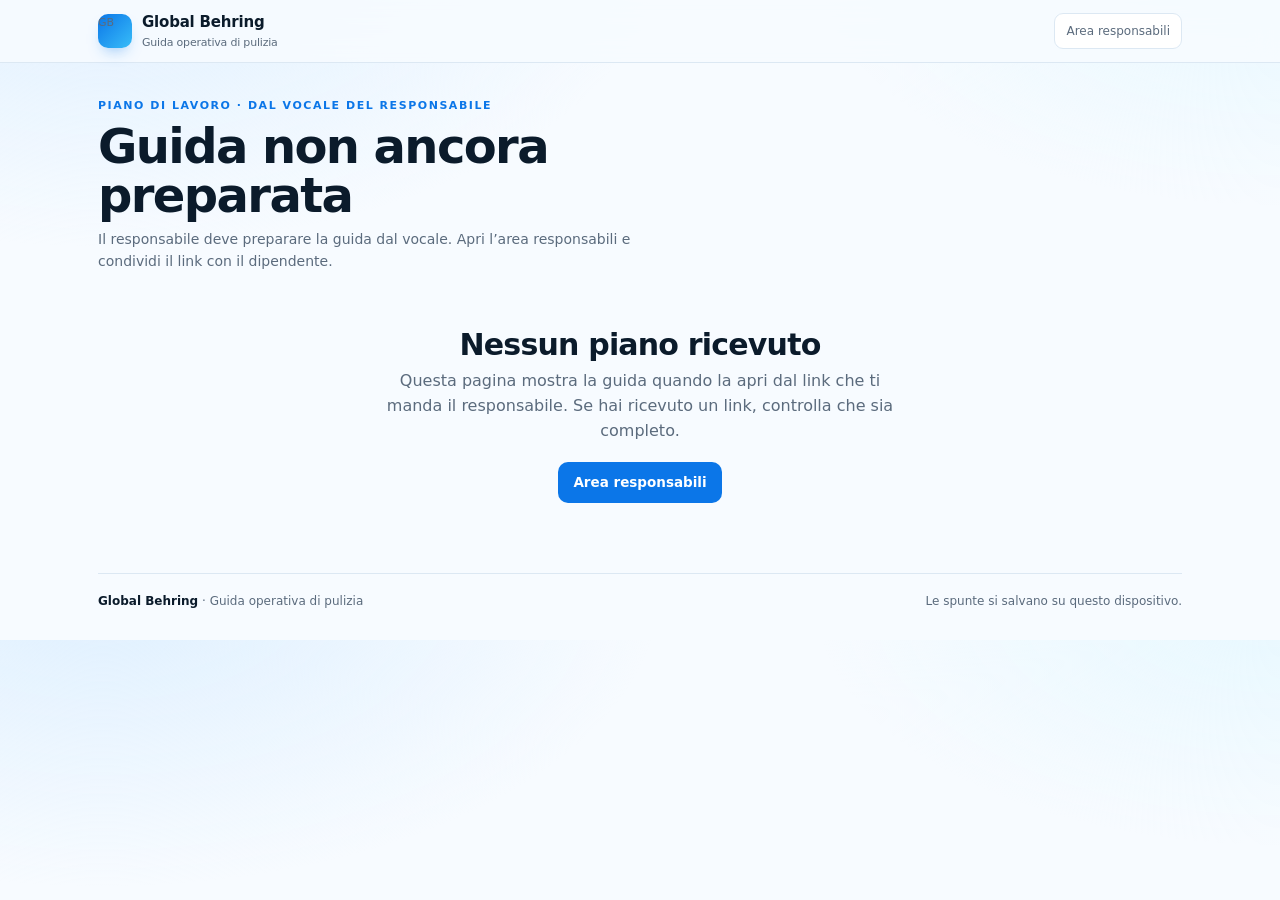
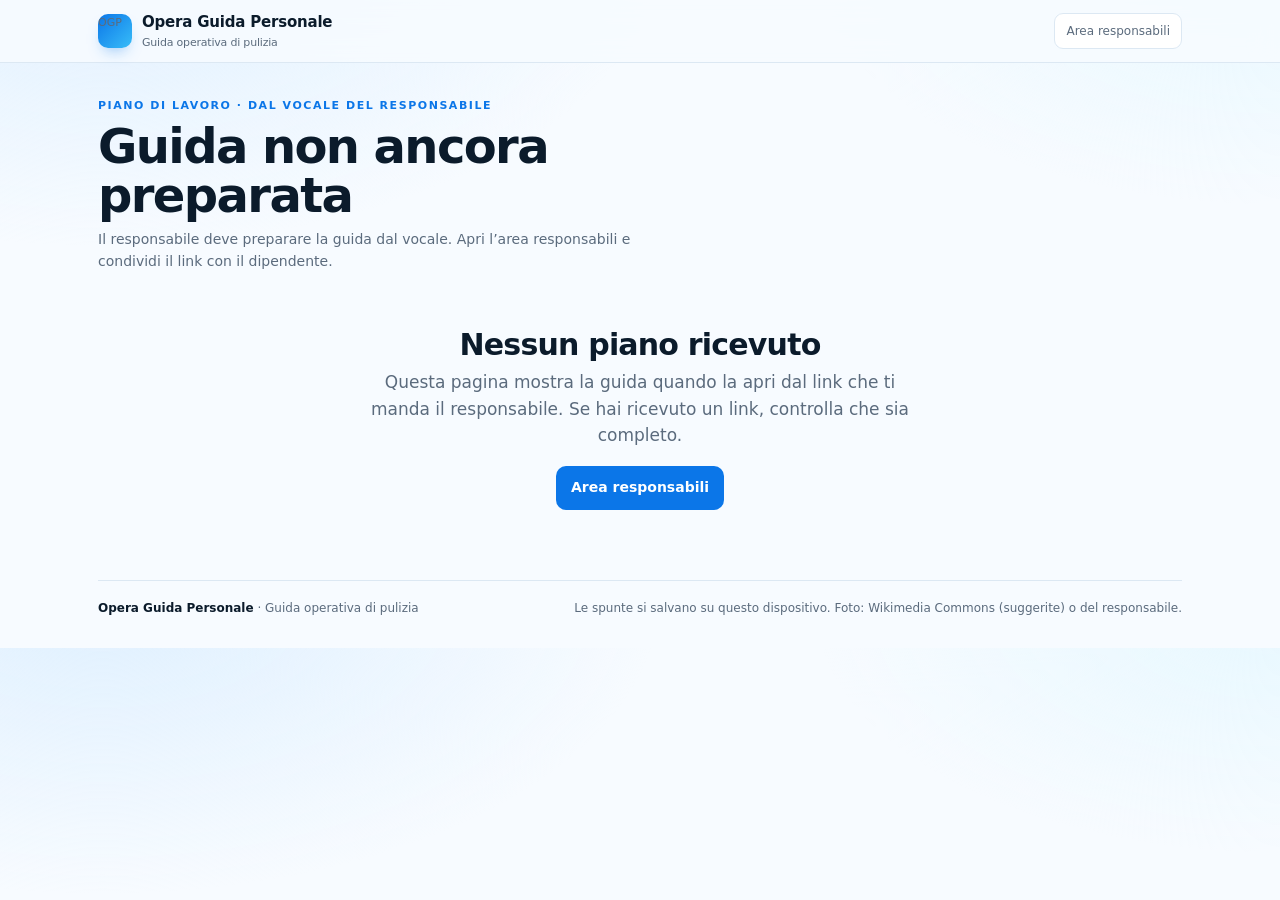
